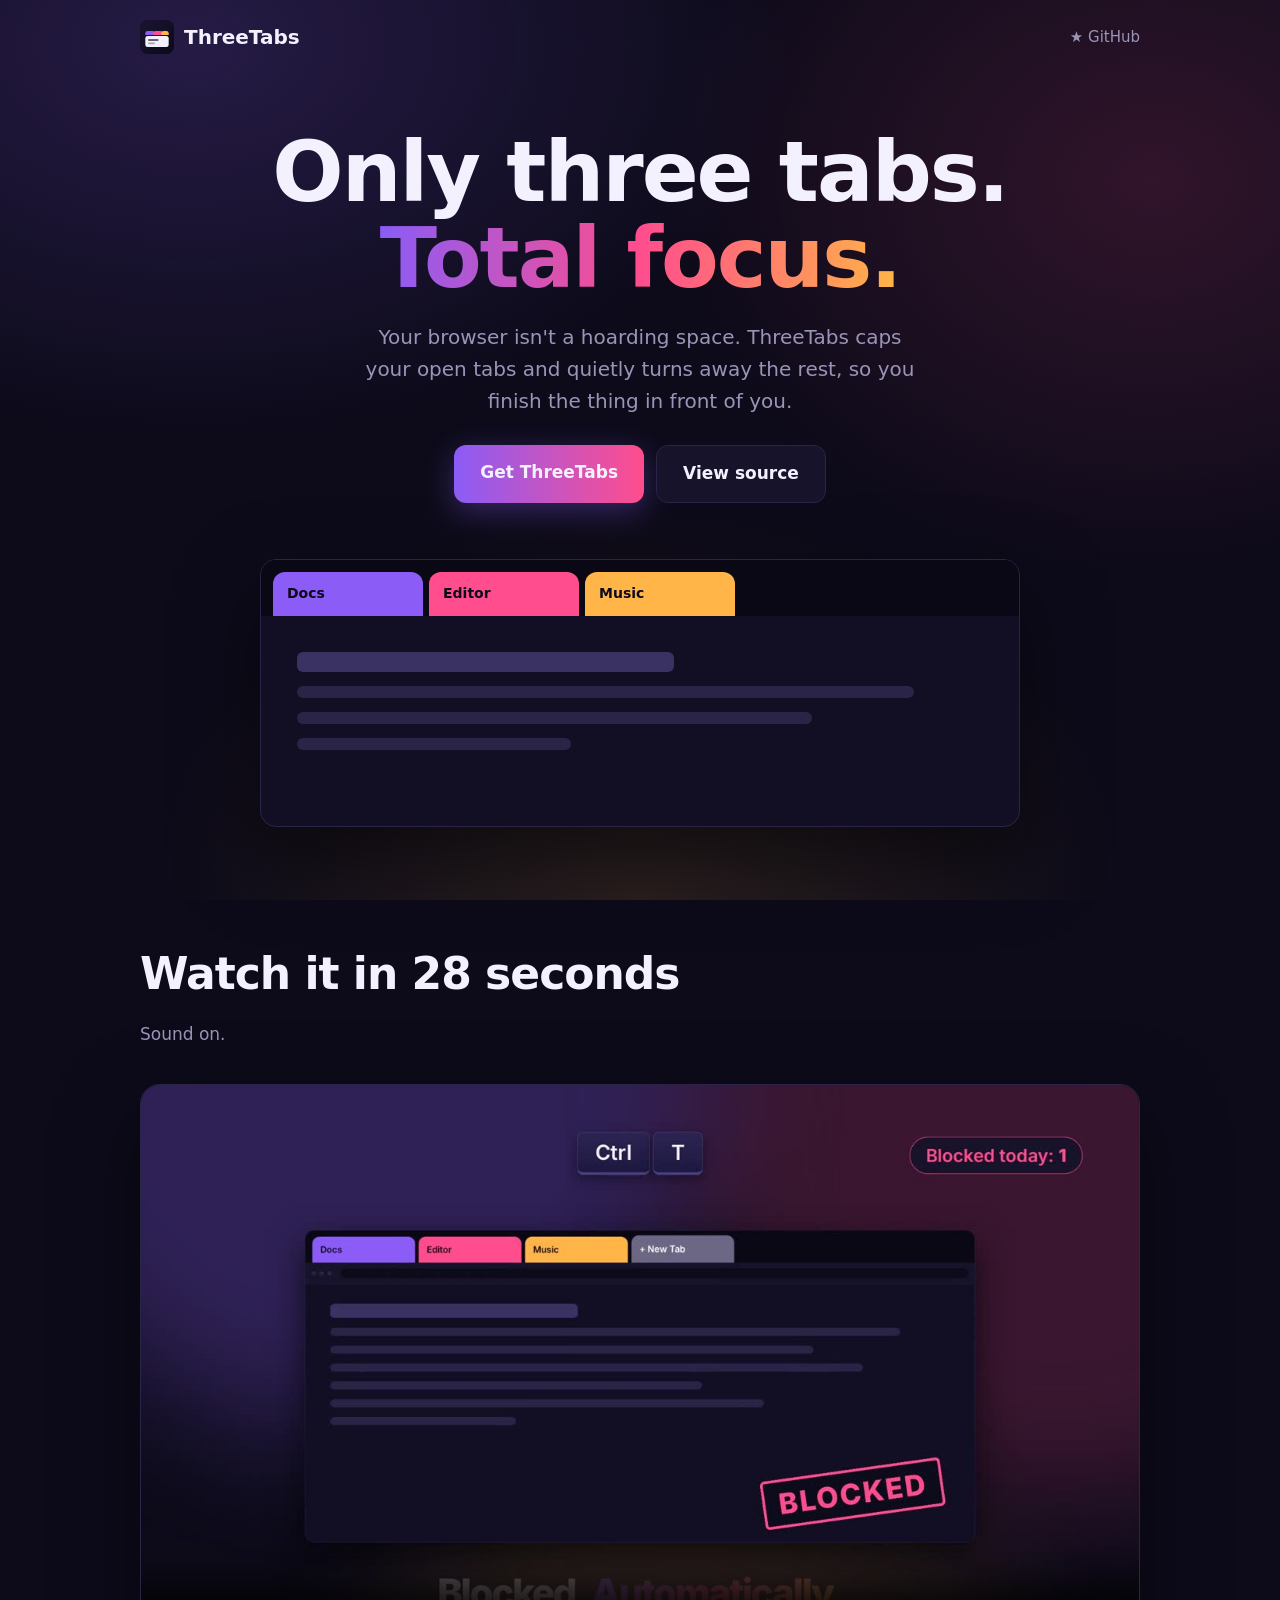
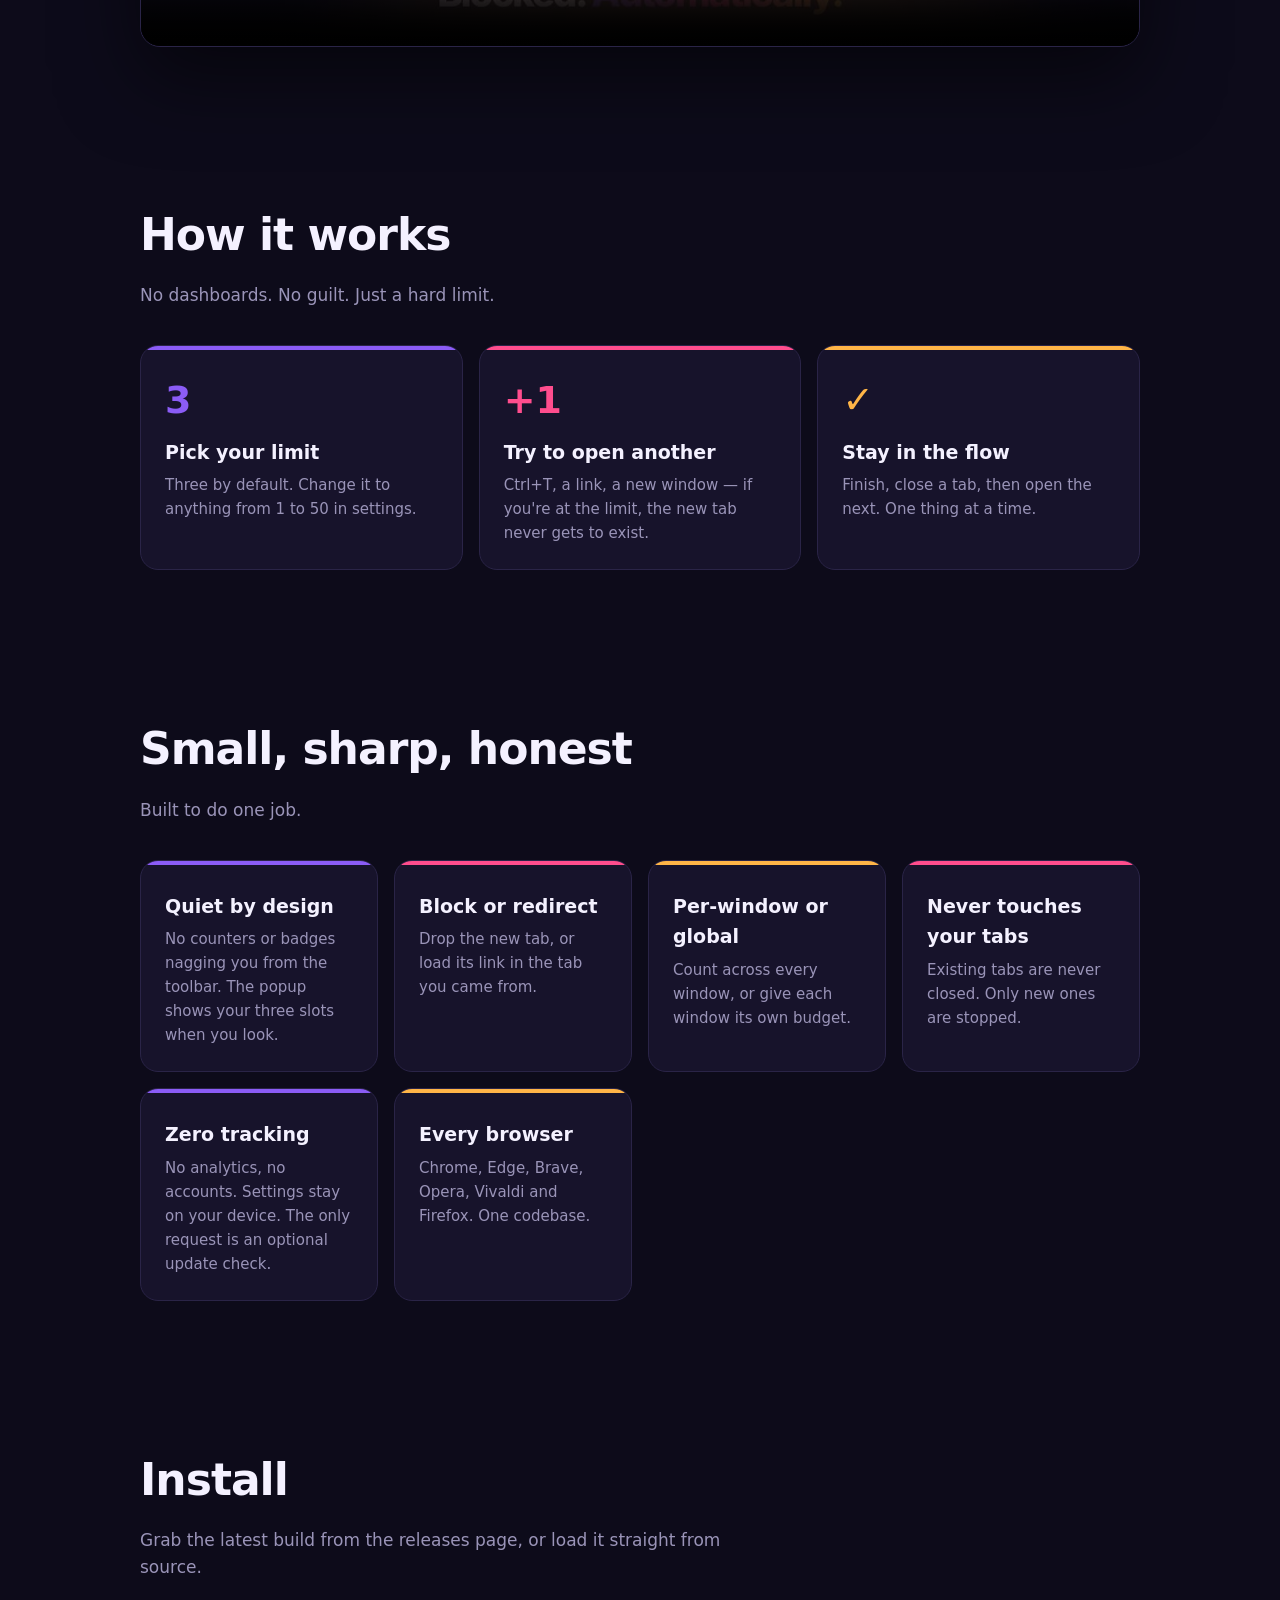
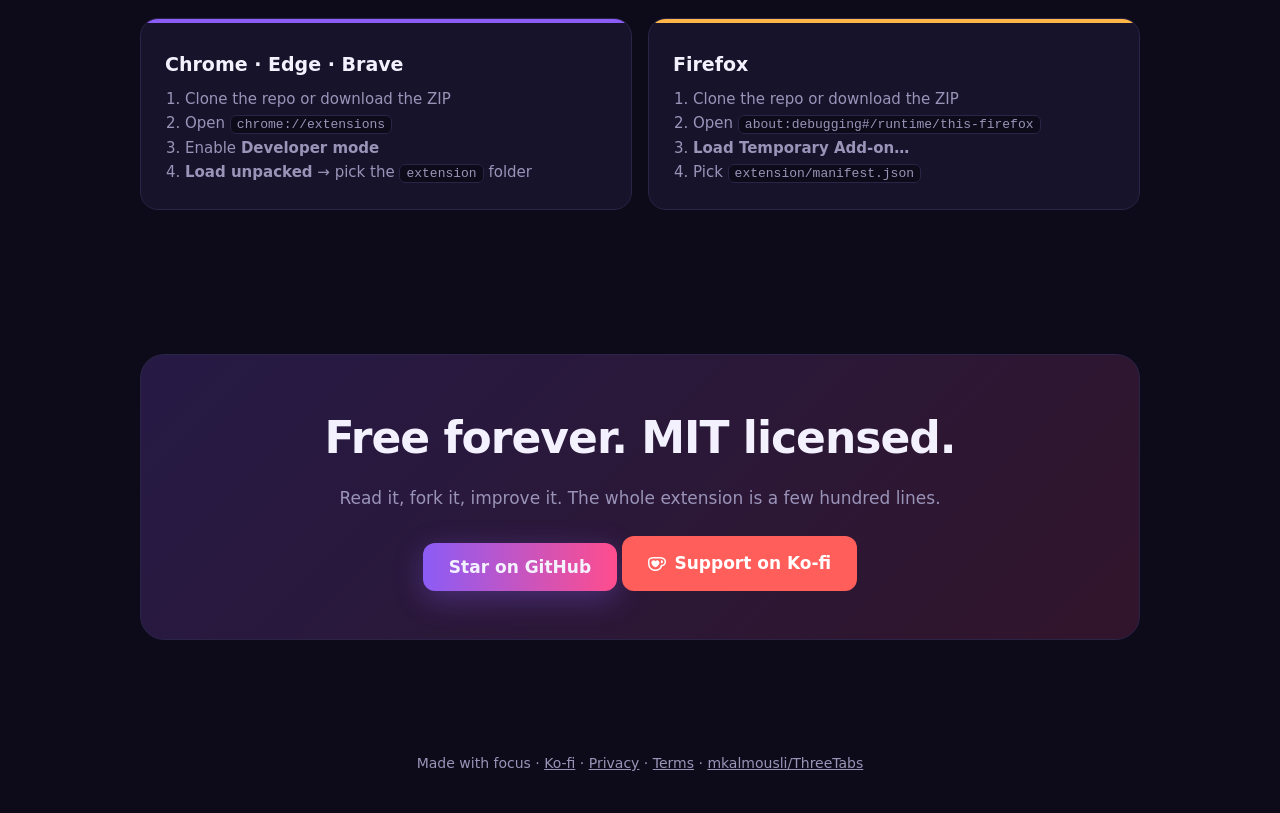
==== docs/index.html @ e819e68c "v1.1.1: store assets, ad video, popup update-bar fix Co-Authored-By: Claude Sonnet 5.5 <noreply@anth" ====
<!doctype html>
<html lang="en"><head>
<meta charset="utf-8"><meta name="viewport" content="width=device-width,initial-scale=1">
<title>ThreeTabs — Only three tabs. Total focus.</title>
<meta name="description" content="A free, open-source browser extension that limits you to 3 tabs (adjustable) and blocks the rest. Works on Chrome, Edge, Brave and Firefox.">
<meta property="og:title" content="ThreeTabs — Only three tabs. Total focus.">
<meta property="og:description" content="Limit your browser to 3 tabs and block new ones. Free & open source.">
<link rel="icon" href="assets/favicon.png">
<style>
:root{--bg:#0D0B1A;--panel:#17132B;--line:#2A2447;--text:#F4F1FF;--muted:#9A94B8;--violet:#8B5CF6;--pink:#FF4D8D;--amber:#FFB547}
*{box-sizing:border-box}html{scroll-behavior:smooth}
body{margin:0;background:var(--bg);color:var(--text);font:17px/1.6 system-ui,-apple-system,"Segoe UI",Roboto,sans-serif;overflow-x:hidden}
body:before{content:"";position:fixed;inset:0;z-index:-1;background:radial-gradient(600px 400px at 15% 5%,#8B5CF633,transparent),radial-gradient(500px 400px at 90% 20%,#FF4D8D26,transparent),radial-gradient(500px 400px at 50% 100%,#FFB54720,transparent)}
a{color:inherit}.wrap{max-width:1040px;margin:0 auto;padding:0 20px}
nav{display:flex;justify-content:space-between;align-items:center;padding:20px 0}
nav .logo{display:flex;gap:10px;align-items:center;font-weight:800;font-size:20px;text-decoration:none}nav img{width:34px;height:34px}
nav a.gh{font-size:15px;color:var(--muted);text-decoration:none}nav a.gh:hover{color:var(--text)}
.hero{text-align:center;padding:56px 0 40px}
h1{font-size:clamp(40px,8vw,84px);line-height:1.02;margin:0 0 20px;letter-spacing:-2px}
h1 em{font-style:normal;background:linear-gradient(90deg,var(--violet),var(--pink),var(--amber));-webkit-background-clip:text;background-clip:text;color:transparent}
.hero p{max-width:560px;margin:0 auto 28px;color:var(--muted);font-size:20px}
.btns{display:flex;gap:12px;justify-content:center;flex-wrap:wrap}
.btn{padding:14px 26px;border-radius:12px;font-weight:700;text-decoration:none;border:1px solid var(--line);background:var(--panel)}
.btn.main{background:linear-gradient(90deg,var(--violet),var(--pink));border:0;box-shadow:0 8px 30px #8B5CF655}
.btn.kofi{background:#FF5E5B;border:0;color:#fff;display:inline-flex;gap:8px;align-items:center}.btn.kofi img{filter:invert(1)}
.btn:hover{transform:translateY(-2px)}
/* browser demo */
.browser{max-width:760px;margin:56px auto 0;background:#120F24;border:1px solid var(--line);border-radius:16px;box-shadow:0 30px 80px #0008;overflow:hidden;text-align:left}
.strip{display:flex;gap:6px;padding:12px 12px 0;background:#0A0815;height:56px;position:relative}
.tab{flex:0 0 150px;height:44px;border-radius:12px 12px 0 0;padding:10px 14px;font-size:14px;font-weight:600;color:#0D0B1A;white-space:nowrap;overflow:hidden;animation:pop .6s both}
.tab:nth-child(1){background:var(--violet);animation-delay:.2s}.tab:nth-child(2){background:var(--pink);animation-delay:.5s}.tab:nth-child(3){background:var(--amber);animation-delay:.8s}
.tab.fourth{background:#6B6785;position:absolute;left:512px;top:12px;opacity:0;animation:intruder 5s 1.6s infinite}
@keyframes pop{from{transform:translateY(40px);opacity:0}}
@keyframes intruder{0%{transform:translateY(40px) scale(.9);opacity:0}12%{transform:none;opacity:1}28%{transform:translateX(-5px)}34%{transform:translateX(5px)}40%{transform:translateX(-3px)}46%{transform:none;opacity:1;filter:none}60%{transform:scale(.4) rotate(8deg);opacity:0;filter:blur(3px)}100%{opacity:0}}
.page{padding:36px;min-height:210px;position:relative}
.page .l{height:12px;border-radius:6px;background:var(--line);margin-bottom:14px}.l:nth-child(1){width:55%;background:#3a3263;height:20px}.l:nth-child(2){width:90%}.l:nth-child(3){width:75%}
.stamp{position:absolute;right:36px;bottom:30px;border:3px solid var(--pink);color:var(--pink);font-weight:900;letter-spacing:3px;padding:6px 14px;border-radius:8px;transform:rotate(-8deg);opacity:0;animation:stamp 5s 1.6s infinite}
@keyframes stamp{0%,44%{opacity:0;transform:rotate(-8deg) scale(2)}50%{opacity:1;transform:rotate(-8deg) scale(1)}85%{opacity:1}100%{opacity:0}}
section{padding:72px 0}h2{font-size:clamp(28px,5vw,44px);letter-spacing:-1px;margin:0 0 12px}
.sub{color:var(--muted);max-width:620px;margin:0 0 36px}
.grid{display:grid;grid-template-columns:repeat(auto-fit,minmax(230px,1fr));gap:16px}
.card{background:var(--panel);border:1px solid var(--line);border-radius:18px;padding:24px;position:relative;overflow:hidden}
.card:before{content:"";position:absolute;left:0;top:0;right:0;height:4px;background:var(--c)}
.card h3{margin:6px 0 6px;font-size:19px}.card p{margin:0;color:var(--muted);font-size:15px}.card .n{font-size:38px;font-weight:900;color:var(--c)}
.steps .card:nth-child(1){--c:var(--violet)}.steps .card:nth-child(2){--c:var(--pink)}.steps .card:nth-child(3){--c:var(--amber)}
.feat .card{--c:var(--violet)}.feat .card:nth-child(2n){--c:var(--pink)}.feat .card:nth-child(3n){--c:var(--amber)}
.install{display:grid;grid-template-columns:repeat(auto-fit,minmax(280px,1fr));gap:16px}
.install ol{margin:8px 0 0;padding-left:20px;color:var(--muted);font-size:15px}code{background:#0D0B1A;border:1px solid var(--line);padding:1px 6px;border-radius:6px;font-size:13px}
.cta{text-align:center;background:linear-gradient(135deg,#8B5CF633,#FF4D8D26);border:1px solid var(--line);border-radius:24px;padding:48px 20px}
footer{padding:40px 0;text-align:center;color:var(--muted);font-size:14px}
@media(max-width:640px){.tab{flex-basis:30%}.tab.fourth{left:calc(90% + 12px)}.page{padding:20px}}
@media(prefers-reduced-motion:reduce){*{animation:none!important}.stamp{opacity:1}}
</style></head><body>
<div class="wrap">
<nav><a class="logo" href="#"><img src="assets/logo.svg" alt="">ThreeTabs</a><a class="gh" href="https://github.com/mkalmousli/ThreeTabs">★ GitHub</a></nav>
<header class="hero">
  <h1>Only three tabs.<br><em>Total focus.</em></h1>
  <p>Your browser isn't a hoarding space. ThreeTabs caps your open tabs and quietly turns away the rest, so you finish the thing in front of you.</p>
  <div class="btns"><a class="btn main" href="#install">Get ThreeTabs</a><a class="btn" href="https://github.com/mkalmousli/ThreeTabs">View source</a></div>
  <div class="browser" aria-hidden="true">
    <div class="strip"><div class="tab">Docs</div><div class="tab">Editor</div><div class="tab">Music</div><div class="tab fourth">+ Another tab…</div></div>
    <div class="page"><div class="l"></div><div class="l"></div><div class="l"></div><div class="l" style="width:40%"></div><div class="stamp">BLOCKED</div></div>
  </div>
</header>

<section><h2>Watch it in 28 seconds</h2><p class="sub">Sound on.</p><video controls preload="none" poster="assets/ad-poster.jpg" src="assets/threetabs-ad.mp4" style="width:100%;border-radius:20px;border:1px solid var(--line);box-shadow:0 30px 80px #0008"></video></section>

<section><h2>How it works</h2><p class="sub">No dashboards. No guilt. Just a hard limit.</p>
<div class="grid steps">
<div class="card"><div class="n">3</div><h3>Pick your limit</h3><p>Three by default. Change it to anything from 1 to 50 in settings.</p></div>
<div class="card"><div class="n">+1</div><h3>Try to open another</h3><p>Ctrl+T, a link, a new window — if you're at the limit, the new tab never gets to exist.</p></div>
<div class="card"><div class="n">✓</div><h3>Stay in the flow</h3><p>Finish, close a tab, then open the next. One thing at a time.</p></div>
</div></section>

<section><h2>Small, sharp, honest</h2><p class="sub">Built to do one job.</p>
<div class="grid feat">
<div class="card"><h3>Quiet by design</h3><p>No counters or badges nagging you from the toolbar. The popup shows your three slots when you look.</p></div>
<div class="card"><h3>Block or redirect</h3><p>Drop the new tab, or load its link in the tab you came from.</p></div>
<div class="card"><h3>Per-window or global</h3><p>Count across every window, or give each window its own budget.</p></div>
<div class="card"><h3>Never touches your tabs</h3><p>Existing tabs are never closed. Only new ones are stopped.</p></div>
<div class="card"><h3>Zero tracking</h3><p>No analytics, no accounts. Settings stay on your device. The only request is an optional update check.</p></div>
<div class="card"><h3>Every browser</h3><p>Chrome, Edge, Brave, Opera, Vivaldi and Firefox. One codebase.</p></div>
</div></section>

<section id="install"><h2>Install</h2><p class="sub">Grab the latest build from the releases page, or load it straight from source.</p>
<div class="install">
<div class="card" style="--c:var(--violet)"><h3>Chrome · Edge · Brave</h3><ol><li>Clone the repo or download the ZIP</li><li>Open <code>chrome://extensions</code></li><li>Enable <b>Developer mode</b></li><li><b>Load unpacked</b> → pick the <code>extension</code> folder</li></ol></div>
<div class="card" style="--c:var(--amber)"><h3>Firefox</h3><ol><li>Clone the repo or download the ZIP</li><li>Open <code>about:debugging#/runtime/this-firefox</code></li><li><b>Load Temporary Add-on…</b></li><li>Pick <code>extension/manifest.json</code></li></ol></div>
</div></section>

<section><div class="cta"><h2>Free forever. MIT licensed.</h2><p class="sub" style="margin:0 auto 24px">Read it, fork it, improve it. The whole extension is a few hundred lines.</p><a class="btn main" href="https://github.com/mkalmousli/ThreeTabs">Star on GitHub</a> <a class="btn kofi" href="https://ko-fi.com/mkalmousli"><img src="assets/kofi.svg" alt="" width="18" height="18"> Support on Ko-fi</a></div></section>
<footer>Made with focus · <a href="https://ko-fi.com/mkalmousli">Ko-fi</a> · <a href="privacy.html">Privacy</a> · <a href="terms.html">Terms</a> · <a href="https://github.com/mkalmousli/ThreeTabs">mkalmousli/ThreeTabs</a></footer>
</div></body></html>
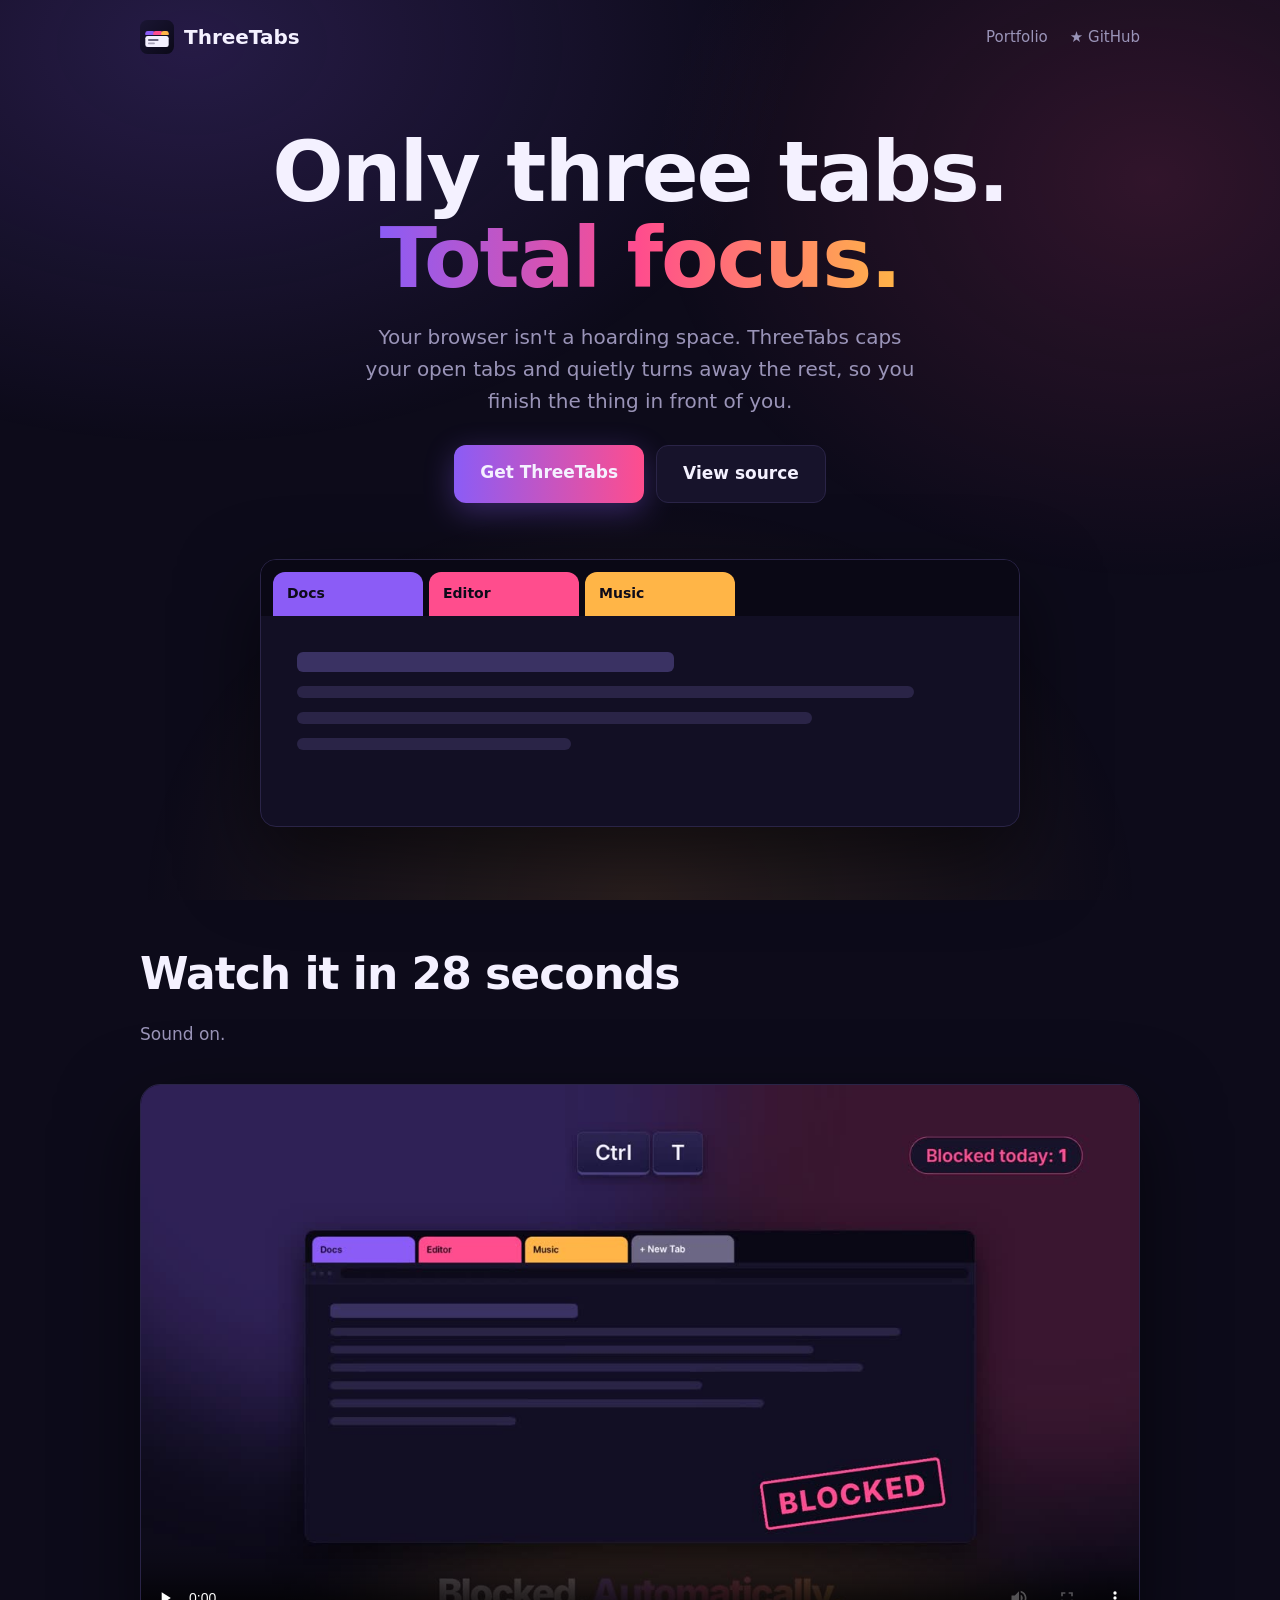
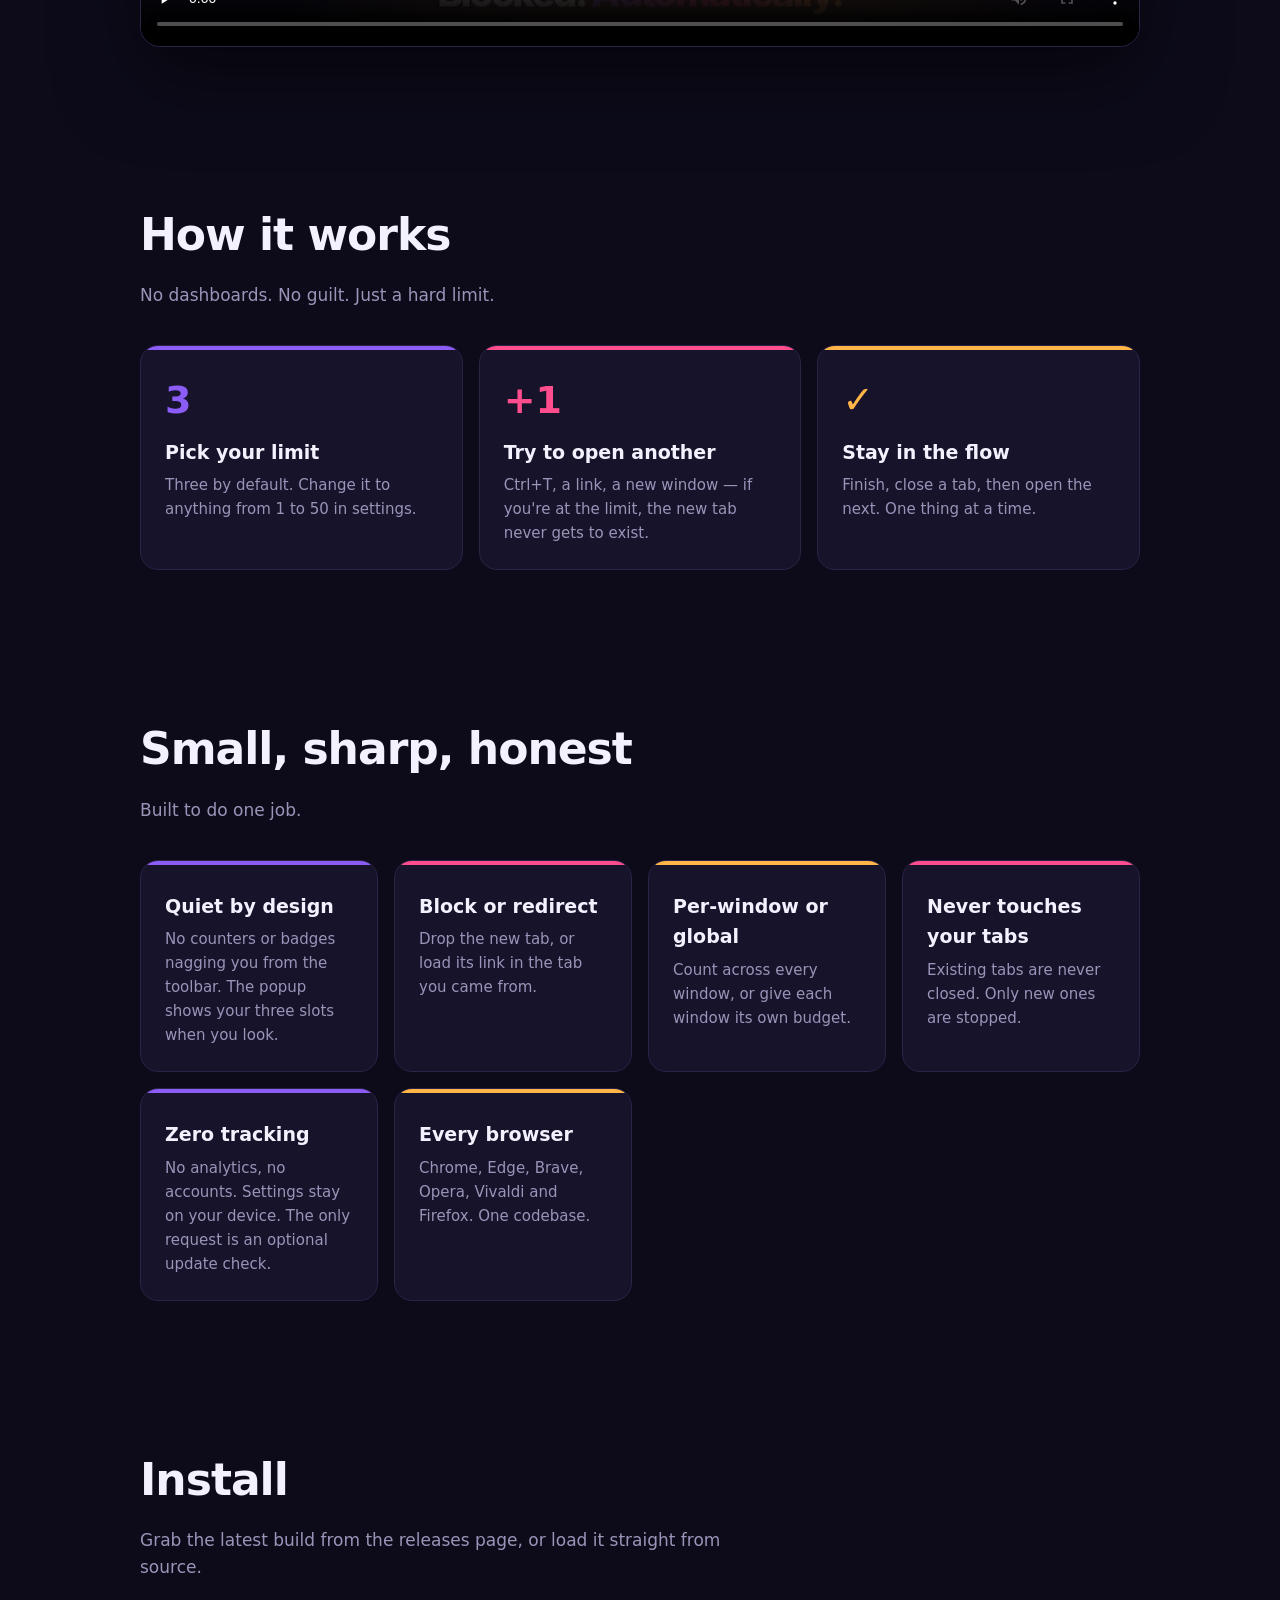
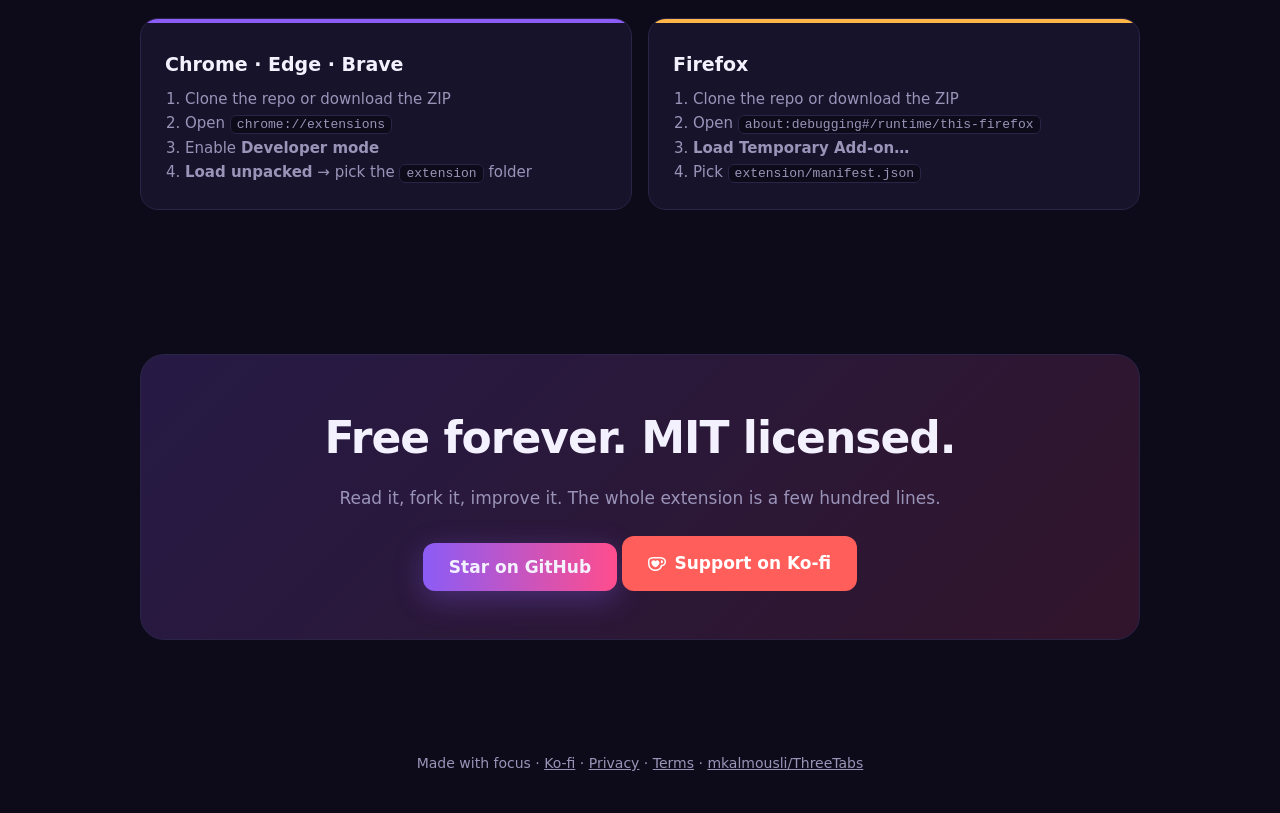
==== commit c9b87753: "Add store listing copy, GitHub social preview, portfolio link Co-Authored-By: Claude Sonnet 5.5 <nor" ====
--- a/docs/index.html
+++ b/docs/index.html
@@ -14,7 +14,7 @@
 a{color:inherit}.wrap{max-width:1040px;margin:0 auto;padding:0 20px}
 nav{display:flex;justify-content:space-between;align-items:center;padding:20px 0}
 nav .logo{display:flex;gap:10px;align-items:center;font-weight:800;font-size:20px;text-decoration:none}nav img{width:34px;height:34px}
-nav a.gh{font-size:15px;color:var(--muted);text-decoration:none}nav a.gh:hover{color:var(--text)}
+nav .links{display:flex;gap:22px}nav a.gh{font-size:15px;color:var(--muted);text-decoration:none}nav a.gh:hover{color:var(--text)}
 .hero{text-align:center;padding:56px 0 40px}
 h1{font-size:clamp(40px,8vw,84px);line-height:1.02;margin:0 0 20px;letter-spacing:-2px}
 h1 em{font-style:normal;background:linear-gradient(90deg,var(--violet),var(--pink),var(--amber));-webkit-background-clip:text;background-clip:text;color:transparent}
@@ -52,7 +52,7 @@
 @media(prefers-reduced-motion:reduce){*{animation:none!important}.stamp{opacity:1}}
 </style></head><body>
 <div class="wrap">
-<nav><a class="logo" href="#"><img src="assets/logo.svg" alt="">ThreeTabs</a><a class="gh" href="https://github.com/mkalmousli/ThreeTabs">★ GitHub</a></nav>
+<nav><a class="logo" href="#"><img src="assets/logo.svg" alt="">ThreeTabs</a><span class="links"><a class="gh" href="https://al-mo.de">Portfolio</a><a class="gh" href="https://github.com/mkalmousli/ThreeTabs">★ GitHub</a></span></nav>
 <header class="hero">
   <h1>Only three tabs.<br><em>Total focus.</em></h1>
   <p>Your browser isn't a hoarding space. ThreeTabs caps your open tabs and quietly turns away the rest, so you finish the thing in front of you.</p>
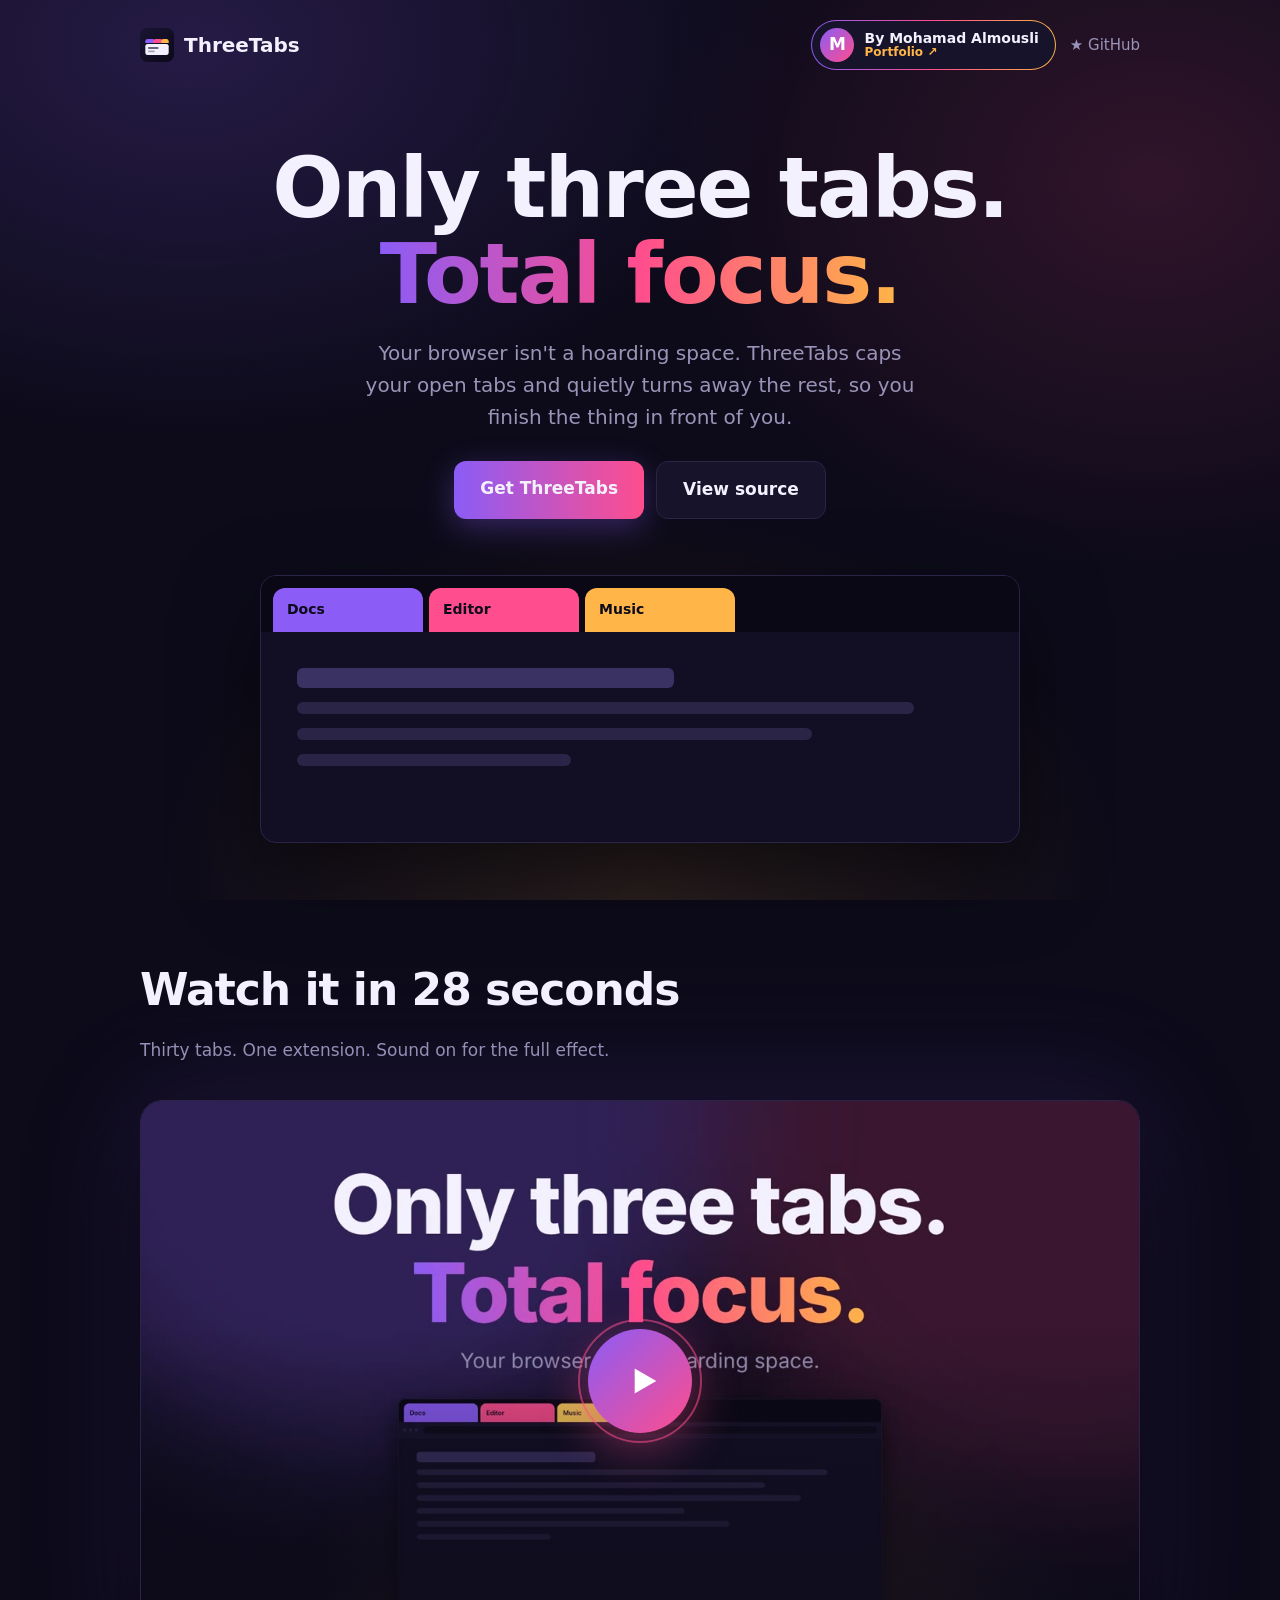
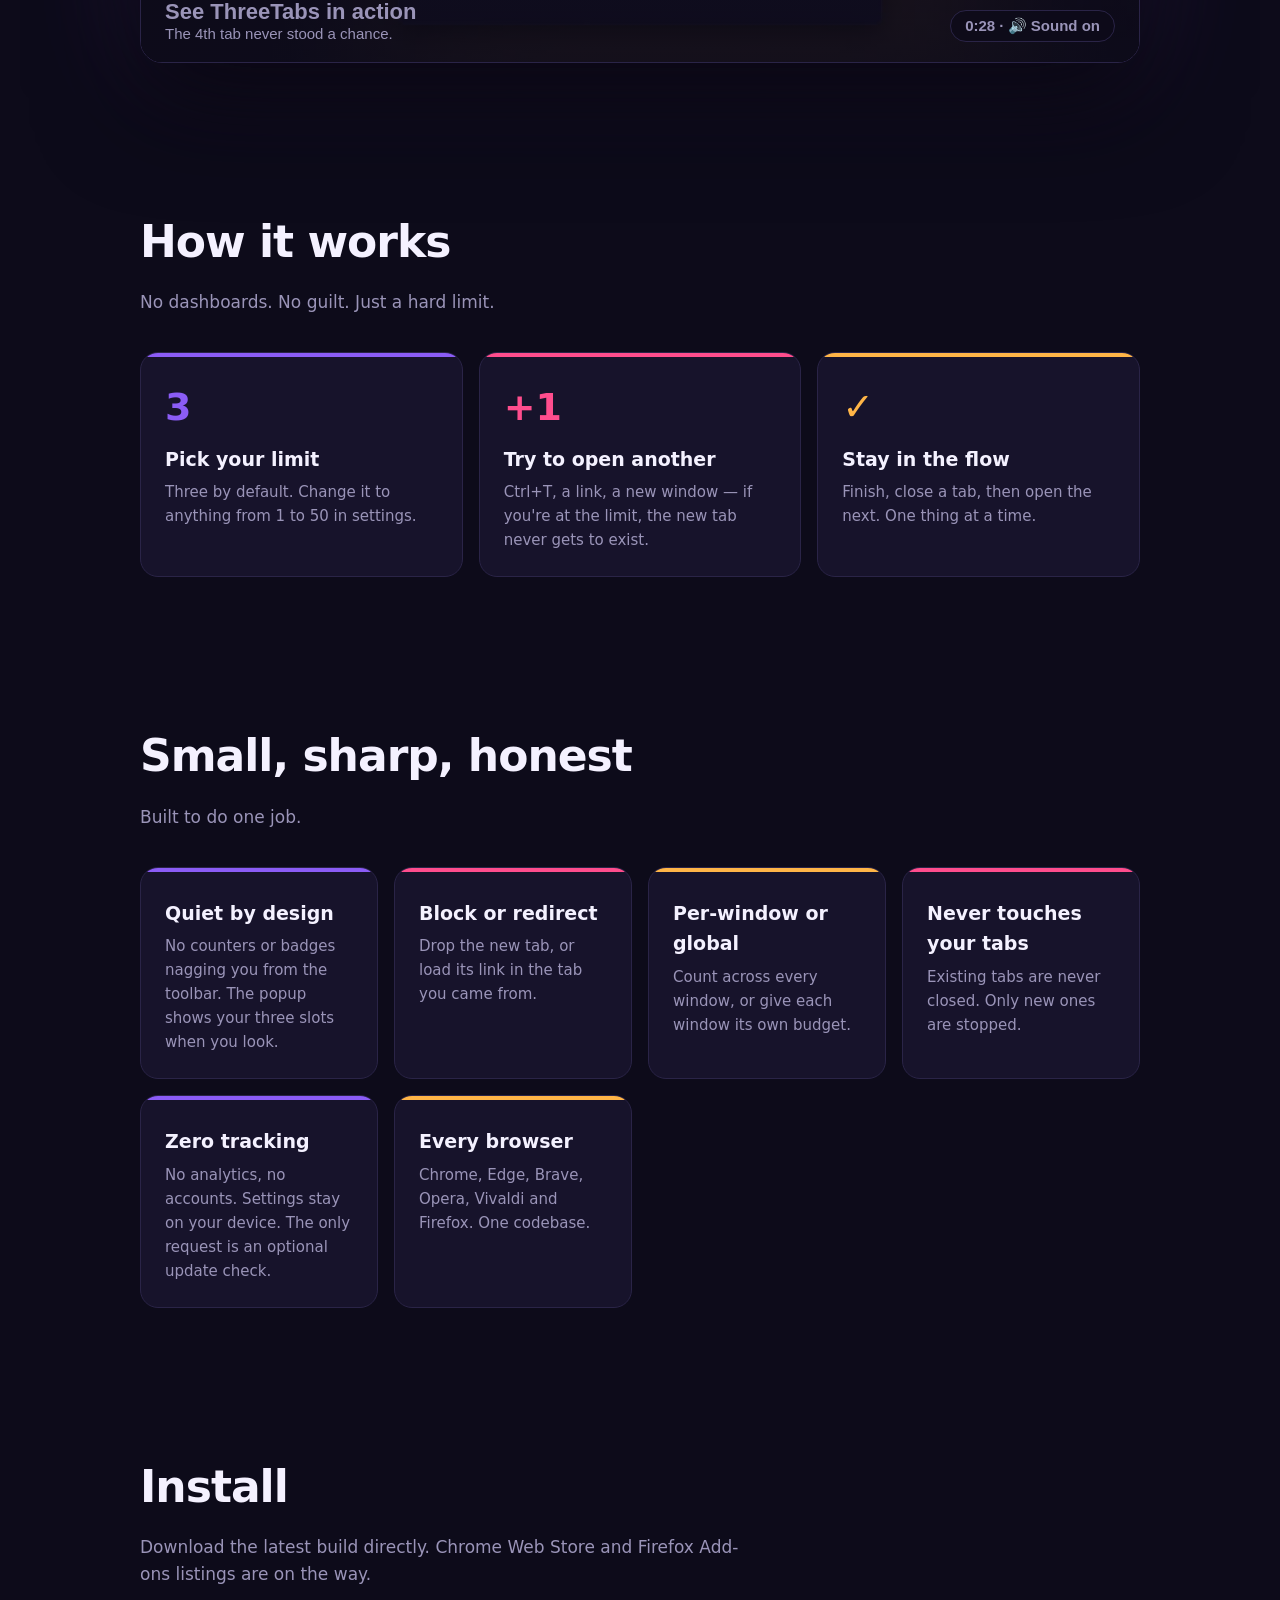
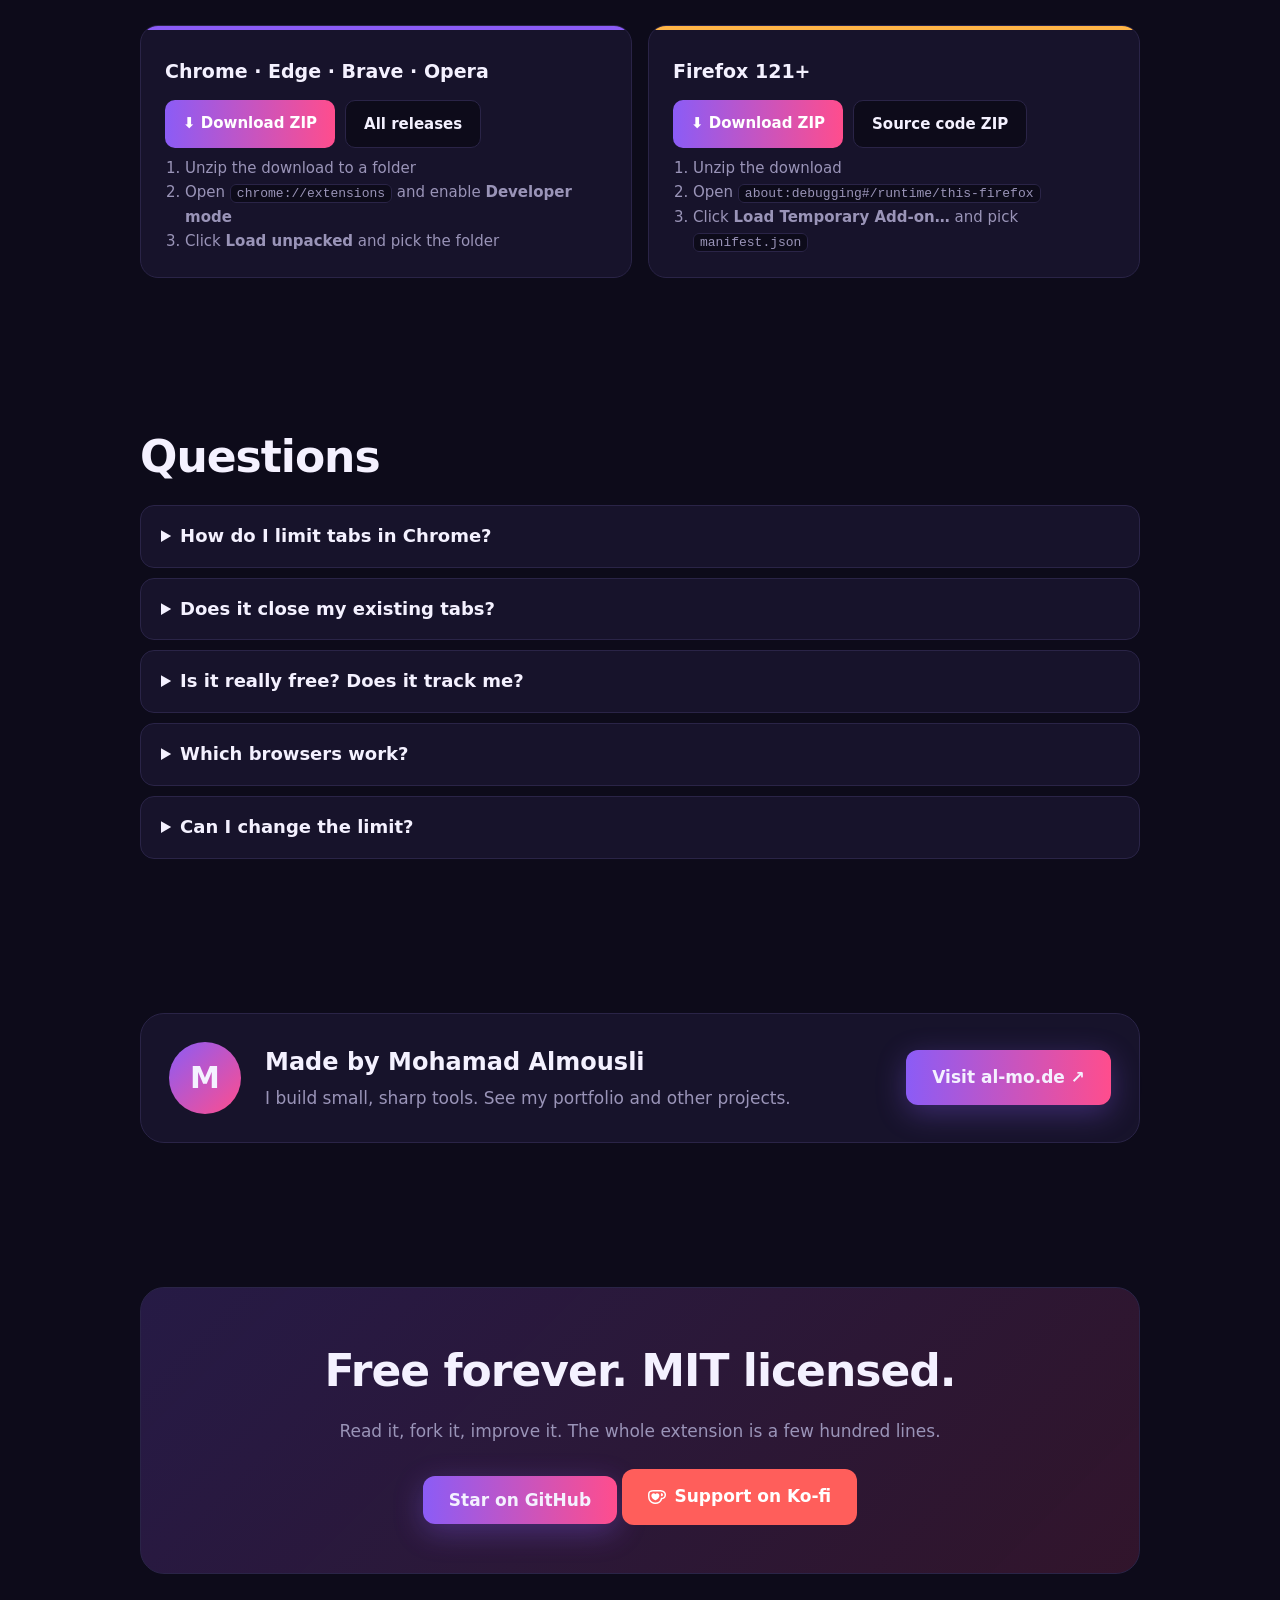
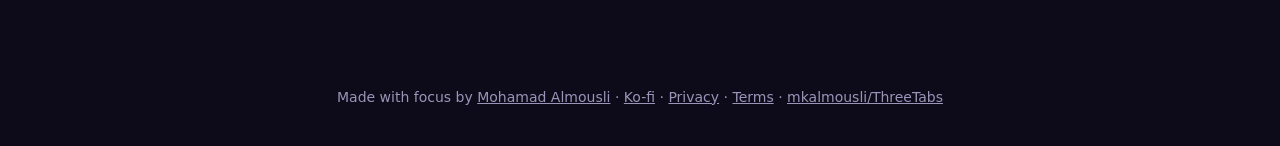
==== commit 4e216284: "Site: clearer portfolio link, custom video player, SEO, direct downloads, FAQ Co-Authored-By: Claude" ====
--- a/docs/index.html
+++ b/docs/index.html
@@ -1,10 +1,19 @@
 <!doctype html>
 <html lang="en"><head>
 <meta charset="utf-8"><meta name="viewport" content="width=device-width,initial-scale=1">
-<title>ThreeTabs — Only three tabs. Total focus.</title>
-<meta name="description" content="A free, open-source browser extension that limits you to 3 tabs (adjustable) and blocks the rest. Works on Chrome, Edge, Brave and Firefox.">
-<meta property="og:title" content="ThreeTabs — Only three tabs. Total focus.">
-<meta property="og:description" content="Limit your browser to 3 tabs and block new ones. Free & open source.">
+<title>ThreeTabs: Tab Limiter Extension for Chrome, Edge &amp; Firefox | Focus with 3 Tabs</title>
+<meta name="description" content="ThreeTabs is a free, open-source tab limiter. Limit your browser to 3 tabs (adjustable 1-50) and block new tabs so you stay focused. No tracking. Chrome, Edge, Brave and Firefox.">
+<meta name="keywords" content="tab limiter, limit tabs, tab limit extension, chrome extension, firefox add-on, focus, productivity, block new tabs, too many tabs, open source">
+<meta name="author" content="Mohamad Almousli">
+<meta name="robots" content="index,follow,max-image-preview:large">
+<meta name="theme-color" content="#0D0B1A">
+<link rel="canonical" href="https://mkalmousli.github.io/ThreeTabs/">
+<meta property="og:type" content="website"><meta property="og:site_name" content="ThreeTabs"><meta property="og:url" content="https://mkalmousli.github.io/ThreeTabs/">
+<meta property="og:title" content="ThreeTabs: Only three tabs. Total focus.">
+<meta property="og:description" content="A free, open-source extension that limits your browser to 3 tabs and blocks the rest. No tracking.">
+<meta property="og:image" content="https://mkalmousli.github.io/ThreeTabs/assets/og.png"><meta property="og:image:width" content="1280"><meta property="og:image:height" content="640"><meta property="og:image:alt" content="ThreeTabs: Only three tabs. Total focus.">
+<meta name="twitter:card" content="summary_large_image"><meta name="twitter:title" content="ThreeTabs: Only three tabs. Total focus."><meta name="twitter:description" content="Limit your browser to 3 tabs and block the rest. Free and open source."><meta name="twitter:image" content="https://mkalmousli.github.io/ThreeTabs/assets/og.png">
+<script type="application/ld+json">[{"@context":"https://schema.org","@type":"SoftwareApplication","name":"ThreeTabs","alternateName":"Three Tabs tab limiter","applicationCategory":"BrowserApplication","operatingSystem":"Chrome, Microsoft Edge, Brave, Opera, Vivaldi, Firefox","description":"A free, open-source browser extension that limits you to 3 tabs (adjustable from 1 to 50) and blocks new tabs to help you focus.","softwareVersion":"1.1.1","url":"https://mkalmousli.github.io/ThreeTabs/","image":"https://mkalmousli.github.io/ThreeTabs/assets/og.png","downloadUrl":"https://github.com/mkalmousli/ThreeTabs/releases/latest/download/threetabs.zip","license":"https://opensource.org/licenses/MIT","isAccessibleForFree":true,"offers":{"@type":"Offer","price":"0","priceCurrency":"USD"},"author":{"@type":"Person","name":"Mohamad Almousli","url":"https://al-mo.de","sameAs":["https://github.com/mkalmousli","https://ko-fi.com/mkalmousli"]}},{"@context":"https://schema.org","@type":"FAQPage","mainEntity":[{"@type":"Question","name":"How do I limit the number of tabs in Chrome?","acceptedAnswer":{"@type":"Answer","text":"Install ThreeTabs. It limits your browser to 3 open tabs by default and closes any new tab you open beyond the limit. You can change the limit from 1 to 50 in the settings."}},{"@type":"Question","name":"Does ThreeTabs close my existing tabs?","acceptedAnswer":{"@type":"Answer","text":"No. Tabs that are already open are never closed. Only new tabs and windows beyond your limit are blocked."}},{"@type":"Question","name":"Is ThreeTabs free and does it track me?","acceptedAnswer":{"@type":"Answer","text":"ThreeTabs is free and open source under the MIT license. It has no analytics, no ads and no accounts. The only network request is an optional daily check for a new version on GitHub, which can be turned off."}},{"@type":"Question","name":"Which browsers does ThreeTabs support?","acceptedAnswer":{"@type":"Answer","text":"Chrome, Microsoft Edge, Brave, Opera, Vivaldi and Firefox 121 or newer."}},{"@type":"Question","name":"Can I change the tab limit?","acceptedAnswer":{"@type":"Answer","text":"Yes. Choose any limit from 1 to 50, count tabs across all windows or per window, and choose whether blocked links are dropped or opened in your current tab."}}]}]</script>
 <link rel="icon" href="assets/favicon.png">
 <style>
 :root{--bg:#0D0B1A;--panel:#17132B;--line:#2A2447;--text:#F4F1FF;--muted:#9A94B8;--violet:#8B5CF6;--pink:#FF4D8D;--amber:#FFB547}
@@ -50,9 +59,43 @@
 footer{padding:40px 0;text-align:center;color:var(--muted);font-size:14px}
 @media(max-width:640px){.tab{flex-basis:30%}.tab.fourth{left:calc(90% + 12px)}.page{padding:20px}}
 @media(prefers-reduced-motion:reduce){*{animation:none!important}.stamp{opacity:1}}
+
+nav .links{display:flex;gap:14px;align-items:center}
+.who{display:flex;align-items:center;gap:10px;padding:7px 16px 7px 8px;border-radius:999px;text-decoration:none;color:var(--text);background:linear-gradient(var(--panel),var(--panel)) padding-box,linear-gradient(90deg,var(--violet),var(--pink),var(--amber)) border-box;border:1.5px solid transparent;transition:transform .2s,box-shadow .2s}
+.who:hover{transform:translateY(-2px);box-shadow:0 8px 28px #8B5CF655}
+.who .av{width:34px;height:34px;border-radius:50%;display:grid;place-items:center;font-weight:800;background:linear-gradient(135deg,var(--violet),var(--pink));color:#fff}
+.who span+span{display:flex;flex-direction:column;line-height:1.15;text-align:left}.who b{font-size:14px}.who small{font-size:12px;color:var(--amber);font-weight:700}
+@media(max-width:640px){.who b{display:none}.who{padding:6px 14px 6px 6px}.who small{font-size:14px}nav a.gh{display:none}}
+/* video */
+.player{position:relative;border-radius:22px;overflow:hidden;background:#000;border:1px solid var(--line);box-shadow:0 40px 100px #000a,0 0 120px #8B5CF633;aspect-ratio:16/9}
+.player video{width:100%;height:100%;display:block;object-fit:cover}
+.player .cover{position:absolute;inset:0;border:0;padding:0;cursor:pointer;background:var(--poster) center/cover;display:grid;place-items:center;transition:opacity .35s}
+.player .cover:before{content:"";position:absolute;inset:0;background:linear-gradient(#0D0B1A00 40%,#0D0B1Acc)}
+.player.playing .cover{opacity:0;pointer-events:none}
+.play{position:relative;width:104px;height:104px;border-radius:50%;background:linear-gradient(135deg,var(--violet),var(--pink));display:grid;place-items:center;box-shadow:0 12px 50px #FF4D8D77;transition:transform .2s}
+.play:before{content:"";position:absolute;inset:-10px;border-radius:50%;border:2px solid #FF4D8D88;animation:ping 2s infinite}
+.play svg{width:40px;height:40px;margin-left:6px;fill:#fff}
+.cover:hover .play,.cover:focus-visible .play{transform:scale(1.1)}
+.cover:focus-visible{outline:3px solid var(--amber);outline-offset:-6px}
+@keyframes ping{0%{transform:scale(.9);opacity:1}100%{transform:scale(1.5);opacity:0}}
+.cover .meta{position:absolute;left:24px;bottom:20px;right:24px;display:flex;justify-content:space-between;align-items:flex-end;gap:12px;text-align:left}
+.cover .meta strong{font-size:22px;display:block}.cover .meta span{color:var(--muted);font-size:15px}
+.chip{background:#0D0B1Acc;border:1px solid var(--line);border-radius:999px;padding:6px 14px;font-size:14px;font-weight:700;color:var(--text);white-space:nowrap}
+@media(prefers-reduced-motion:reduce){.play:before{animation:none}}
+/* install */
+.dl{display:flex;flex-wrap:wrap;gap:10px;margin:14px 0 4px}
+.dl a{padding:11px 18px;border-radius:10px;font-weight:700;font-size:15px;text-decoration:none;background:linear-gradient(90deg,var(--violet),var(--pink));color:#fff}
+.dl a.alt{background:var(--bg);border:1px solid var(--line);color:var(--text)}
+.dl a:hover{filter:brightness(1.1)}
+/* maker + faq */
+.maker{display:flex;gap:24px;align-items:center;flex-wrap:wrap;background:var(--panel);border:1px solid var(--line);border-radius:24px;padding:28px}
+.maker .av{width:72px;height:72px;border-radius:50%;display:grid;place-items:center;font-size:30px;font-weight:800;background:linear-gradient(135deg,var(--violet),var(--pink))}
+.maker div.t{flex:1;min-width:240px}.maker h3{margin:0 0 4px;font-size:24px}.maker p{margin:0;color:var(--muted)}
+details{background:var(--panel);border:1px solid var(--line);border-radius:14px;padding:16px 20px;margin-bottom:10px}
+summary{cursor:pointer;font-weight:700;font-size:18px}details p{color:var(--muted);margin:10px 0 0}
 </style></head><body>
 <div class="wrap">
-<nav><a class="logo" href="#"><img src="assets/logo.svg" alt="">ThreeTabs</a><span class="links"><a class="gh" href="https://al-mo.de">Portfolio</a><a class="gh" href="https://github.com/mkalmousli/ThreeTabs">★ GitHub</a></span></nav>
+<nav><a class="logo" href="#"><img src="assets/logo.svg" alt="">ThreeTabs</a><span class="links"><a class="who" href="https://al-mo.de" rel="author" title="Visit Mohamad Almousli's portfolio"><span class="av">M</span><span><b>By Mohamad Almousli</b><small>Portfolio ↗</small></span></a><a class="gh" href="https://github.com/mkalmousli/ThreeTabs">★ GitHub</a></span></nav>
 <header class="hero">
   <h1>Only three tabs.<br><em>Total focus.</em></h1>
   <p>Your browser isn't a hoarding space. ThreeTabs caps your open tabs and quietly turns away the rest, so you finish the thing in front of you.</p>
@@ -63,7 +106,12 @@
   </div>
 </header>
 
-<section><h2>Watch it in 28 seconds</h2><p class="sub">Sound on.</p><video controls preload="none" poster="assets/ad-poster.jpg" src="assets/threetabs-ad.mp4" style="width:100%;border-radius:20px;border:1px solid var(--line);box-shadow:0 30px 80px #0008"></video></section>
+<section><h2>Watch it in 28 seconds</h2><p class="sub">Thirty tabs. One extension. Sound on for the full effect.</p>
+<div class="player" id="player" style="--poster:url(assets/ad-poster.jpg)">
+  <video id="ad" preload="metadata" playsinline controls controlslist="nodownload" poster="assets/ad-poster.jpg" aria-label="ThreeTabs promo video" src="assets/threetabs-ad.mp4"></video>
+  <button class="cover" id="cover" aria-label="Play the ThreeTabs video"><span class="play"><svg viewBox="0 0 24 24" aria-hidden="true"><path d="M7 4.5v15l13-7.5z"/></svg></span>
+   <span class="meta"><span><strong>See ThreeTabs in action</strong><span>The 4th tab never stood a chance.</span></span><span class="chip">0:28 · 🔊 Sound on</span></span></button>
+</div></section>
 
 <section><h2>How it works</h2><p class="sub">No dashboards. No guilt. Just a hard limit.</p>
 <div class="grid steps">
@@ -82,12 +130,32 @@
 <div class="card"><h3>Every browser</h3><p>Chrome, Edge, Brave, Opera, Vivaldi and Firefox. One codebase.</p></div>
 </div></section>
 
-<section id="install"><h2>Install</h2><p class="sub">Grab the latest build from the releases page, or load it straight from source.</p>
+<section id="install"><h2>Install</h2><p class="sub">Download the latest build directly. Chrome Web Store and Firefox Add-ons listings are on the way.</p>
 <div class="install">
-<div class="card" style="--c:var(--violet)"><h3>Chrome · Edge · Brave</h3><ol><li>Clone the repo or download the ZIP</li><li>Open <code>chrome://extensions</code></li><li>Enable <b>Developer mode</b></li><li><b>Load unpacked</b> → pick the <code>extension</code> folder</li></ol></div>
-<div class="card" style="--c:var(--amber)"><h3>Firefox</h3><ol><li>Clone the repo or download the ZIP</li><li>Open <code>about:debugging#/runtime/this-firefox</code></li><li><b>Load Temporary Add-on…</b></li><li>Pick <code>extension/manifest.json</code></li></ol></div>
+<div class="card" style="--c:var(--violet)"><h3>Chrome · Edge · Brave · Opera</h3>
+<div class="dl"><a href="https://github.com/mkalmousli/ThreeTabs/releases/latest/download/threetabs.zip">⬇ Download ZIP</a><a class="alt" href="https://github.com/mkalmousli/ThreeTabs/releases/latest">All releases</a></div>
+<ol><li>Unzip the download to a folder</li><li>Open <code>chrome://extensions</code> and enable <b>Developer mode</b></li><li>Click <b>Load unpacked</b> and pick the folder</li></ol></div>
+<div class="card" style="--c:var(--amber)"><h3>Firefox 121+</h3>
+<div class="dl"><a href="https://github.com/mkalmousli/ThreeTabs/releases/latest/download/threetabs.zip">⬇ Download ZIP</a><a class="alt" href="https://github.com/mkalmousli/ThreeTabs/archive/refs/heads/main.zip">Source code ZIP</a></div>
+<ol><li>Unzip the download</li><li>Open <code>about:debugging#/runtime/this-firefox</code></li><li>Click <b>Load Temporary Add-on…</b> and pick <code>manifest.json</code></li></ol></div>
 </div></section>
 
+<section><h2>Questions</h2>
+<details><summary>How do I limit tabs in Chrome?</summary><p>Install ThreeTabs. It allows 3 open tabs by default and closes any new tab beyond that. Change the limit from 1 to 50 in the settings.</p></details>
+<details><summary>Does it close my existing tabs?</summary><p>No. Tabs that are already open are never touched. Only new tabs and windows beyond your limit are blocked.</p></details>
+<details><summary>Is it really free? Does it track me?</summary><p>Free and open source (MIT). No analytics, no ads, no accounts. The only network request is an optional daily version check on GitHub that you can turn off.</p></details>
+<details><summary>Which browsers work?</summary><p>Chrome, Edge, Brave, Opera, Vivaldi and Firefox 121 or newer.</p></details>
+<details><summary>Can I change the limit?</summary><p>Yes: any number from 1 to 50, counted across all windows or per window. Blocked links can be dropped or opened in your current tab.</p></details>
+</section>
+
+<section><div class="maker"><div class="av">M</div><div class="t"><h3>Made by Mohamad Almousli</h3><p>I build small, sharp tools. See my portfolio and other projects.</p></div><a class="btn main" href="https://al-mo.de" rel="author">Visit al-mo.de ↗</a></div></section>
+
 <section><div class="cta"><h2>Free forever. MIT licensed.</h2><p class="sub" style="margin:0 auto 24px">Read it, fork it, improve it. The whole extension is a few hundred lines.</p><a class="btn main" href="https://github.com/mkalmousli/ThreeTabs">Star on GitHub</a> <a class="btn kofi" href="https://ko-fi.com/mkalmousli"><img src="assets/kofi.svg" alt="" width="18" height="18"> Support on Ko-fi</a></div></section>
-<footer>Made with focus · <a href="https://ko-fi.com/mkalmousli">Ko-fi</a> · <a href="privacy.html">Privacy</a> · <a href="terms.html">Terms</a> · <a href="https://github.com/mkalmousli/ThreeTabs">mkalmousli/ThreeTabs</a></footer>
-</div></body></html>
+<footer>Made with focus by <a href="https://al-mo.de" rel="author">Mohamad Almousli</a> · <a href="https://ko-fi.com/mkalmousli">Ko-fi</a> · <a href="privacy.html">Privacy</a> · <a href="terms.html">Terms</a> · <a href="https://github.com/mkalmousli/ThreeTabs">mkalmousli/ThreeTabs</a></footer>
+</div>
+<script>
+(()=>{const p=document.getElementById('player'),v=document.getElementById('ad'),c=document.getElementById('cover');
+v.controls=false;
+c.addEventListener('click',()=>{p.classList.add('playing');v.controls=true;v.currentTime=0;v.play().catch(()=>{});});
+v.addEventListener('ended',()=>{p.classList.remove('playing');v.controls=false;});})();
+</script></body></html>
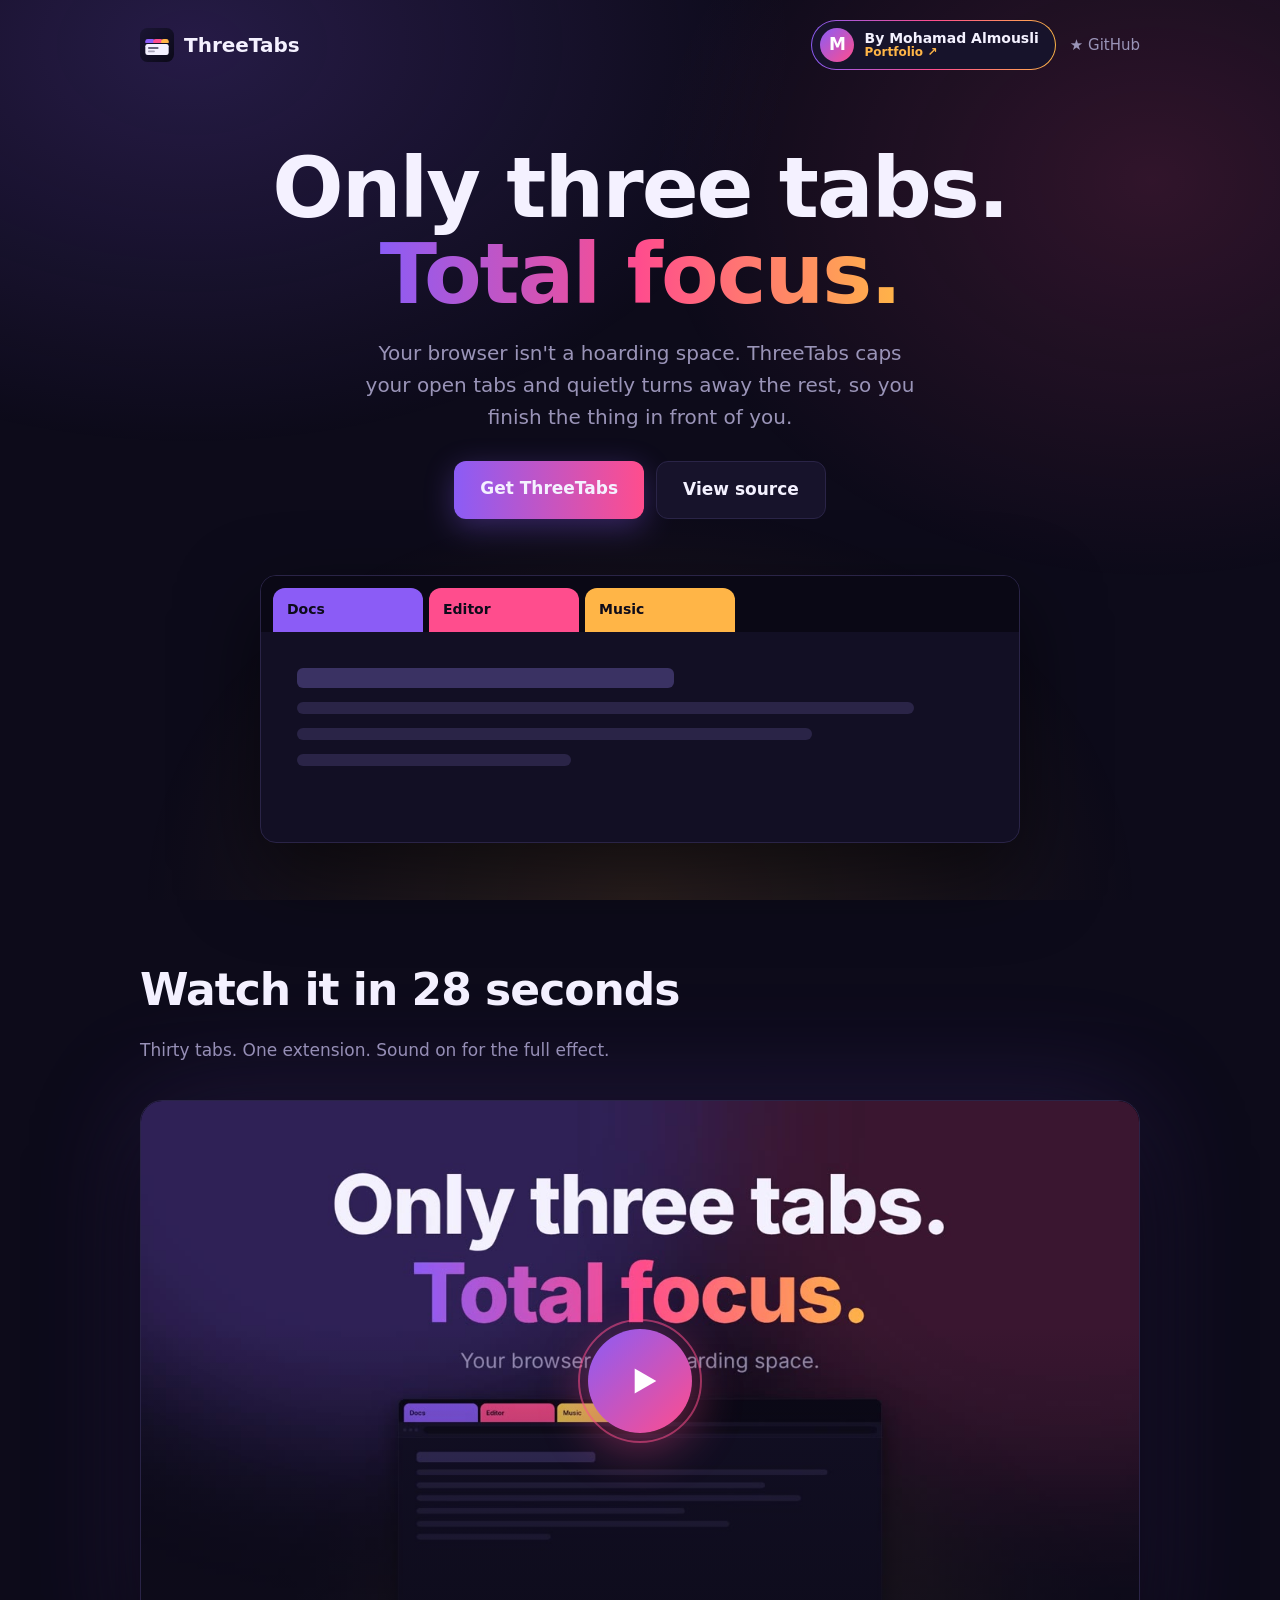
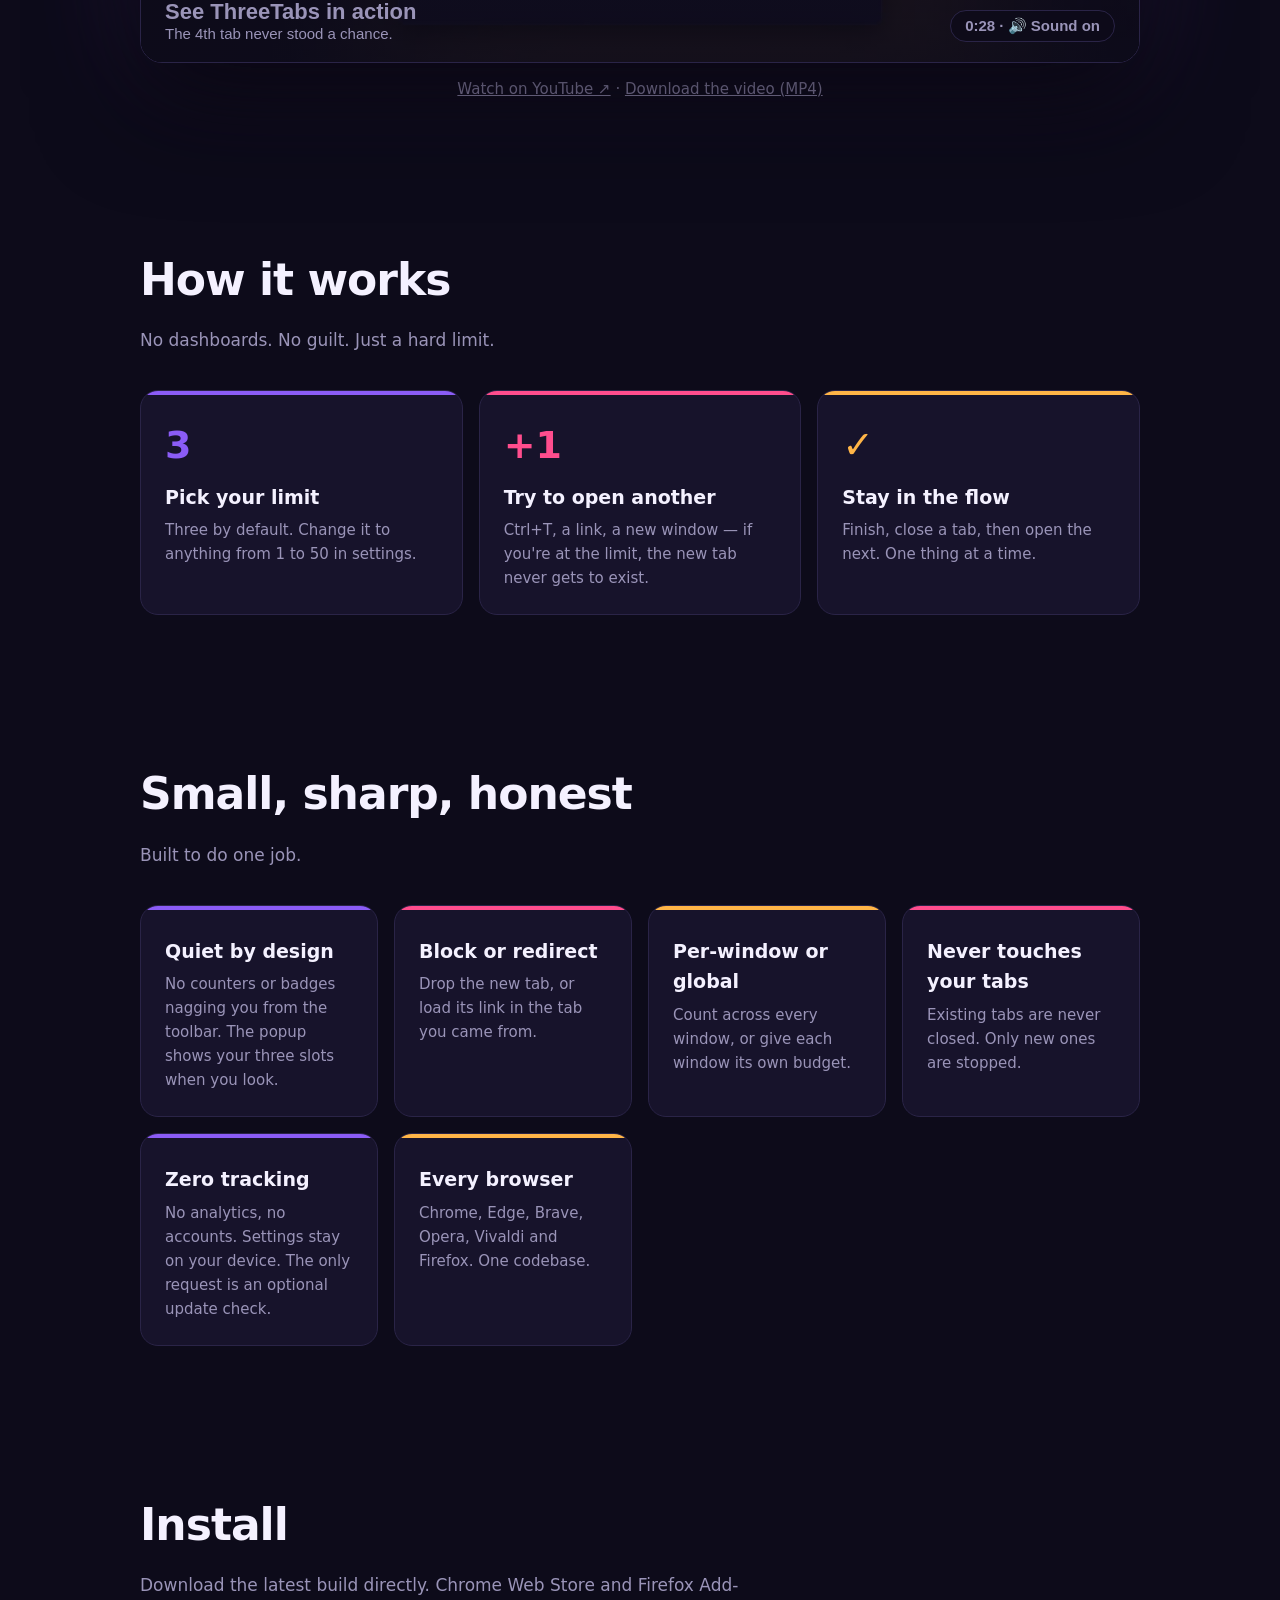
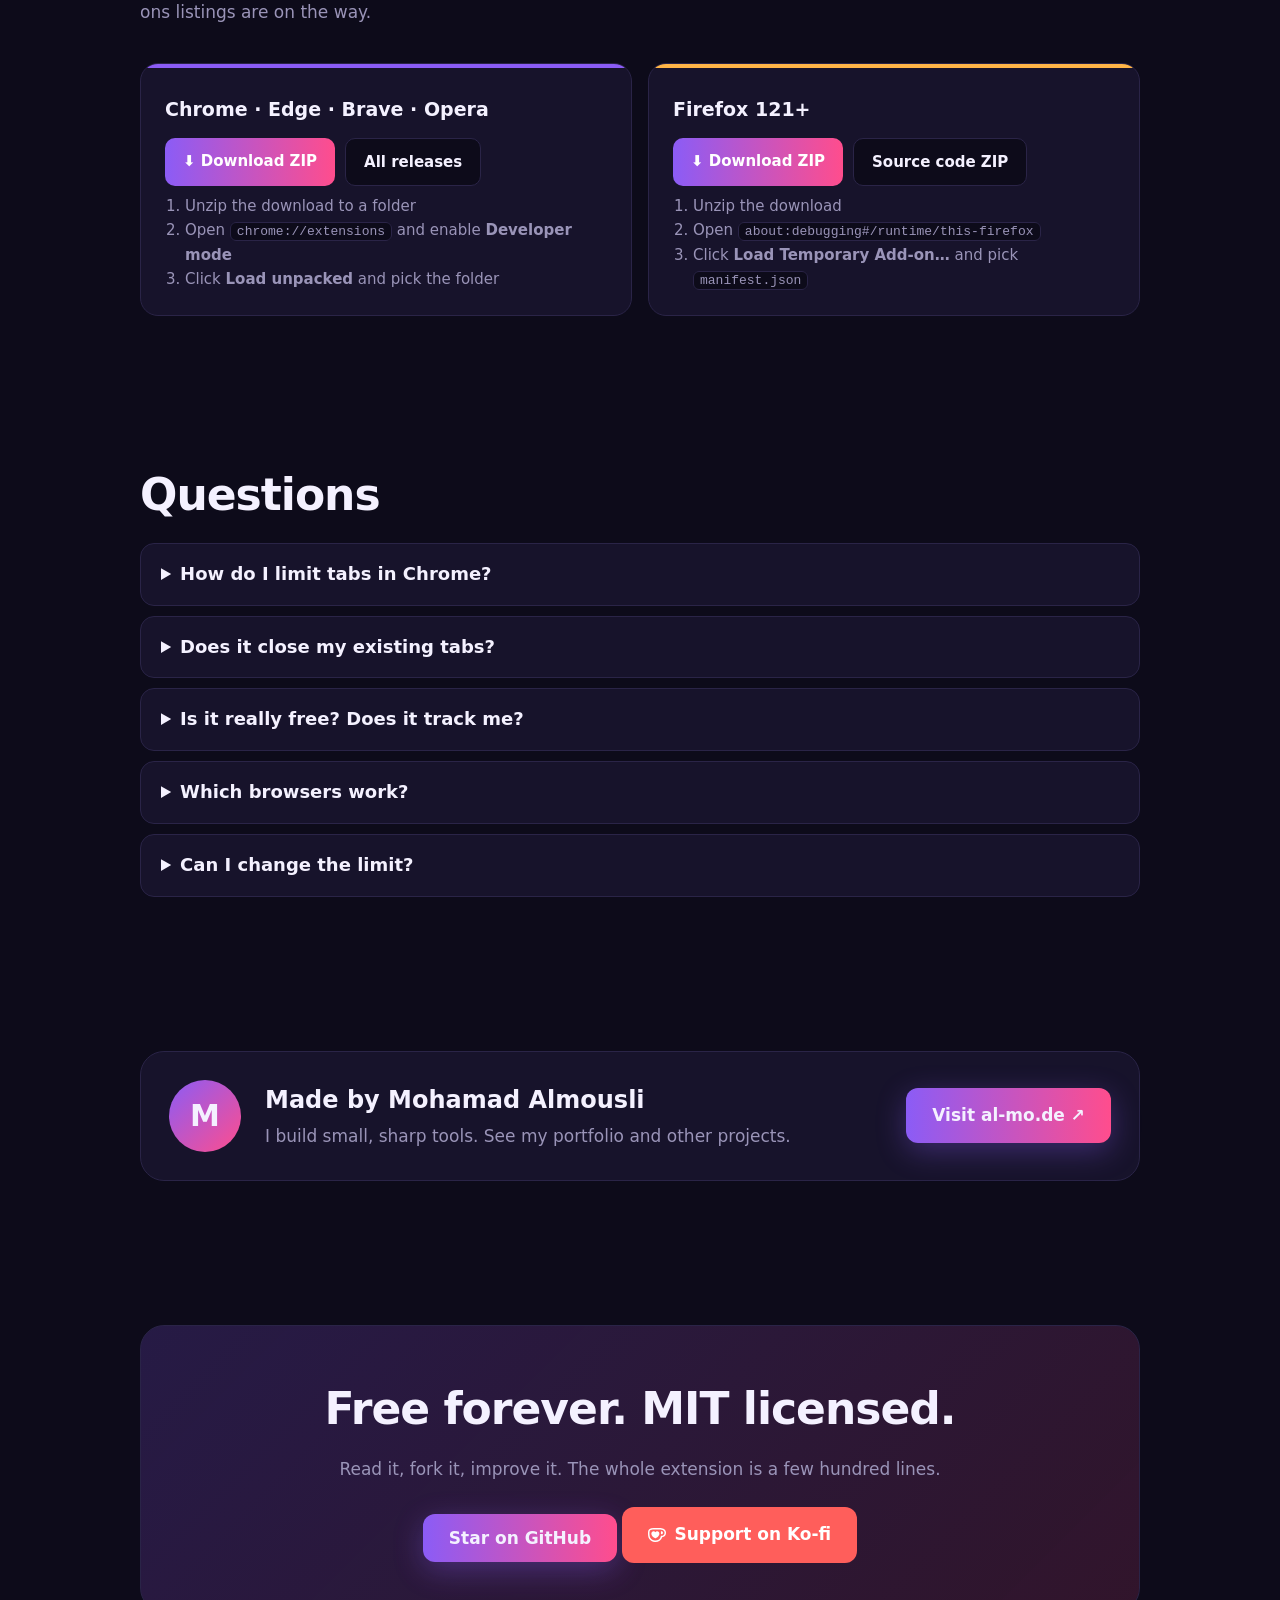
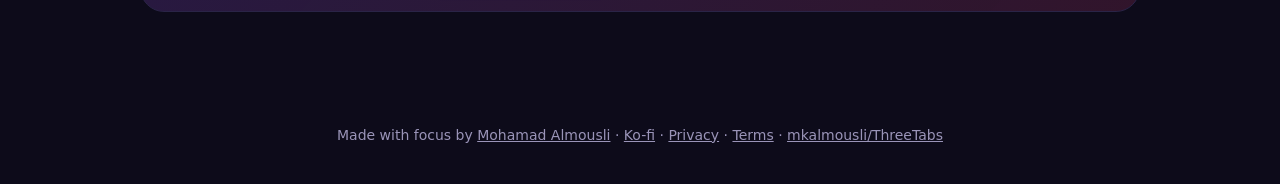
==== commit 191f2b40: "Site: embed YouTube video (click-to-load), keep MP4 in repo Co-Authored-By: Claude Sonnet 5.5 <norep" ====
--- a/docs/index.html
+++ b/docs/index.html
@@ -13,7 +13,7 @@
 <meta property="og:description" content="A free, open-source extension that limits your browser to 3 tabs and blocks the rest. No tracking.">
 <meta property="og:image" content="https://mkalmousli.github.io/ThreeTabs/assets/og.png"><meta property="og:image:width" content="1280"><meta property="og:image:height" content="640"><meta property="og:image:alt" content="ThreeTabs: Only three tabs. Total focus.">
 <meta name="twitter:card" content="summary_large_image"><meta name="twitter:title" content="ThreeTabs: Only three tabs. Total focus."><meta name="twitter:description" content="Limit your browser to 3 tabs and block the rest. Free and open source."><meta name="twitter:image" content="https://mkalmousli.github.io/ThreeTabs/assets/og.png">
-<script type="application/ld+json">[{"@context":"https://schema.org","@type":"SoftwareApplication","name":"ThreeTabs","alternateName":"Three Tabs tab limiter","applicationCategory":"BrowserApplication","operatingSystem":"Chrome, Microsoft Edge, Brave, Opera, Vivaldi, Firefox","description":"A free, open-source browser extension that limits you to 3 tabs (adjustable from 1 to 50) and blocks new tabs to help you focus.","softwareVersion":"1.1.1","url":"https://mkalmousli.github.io/ThreeTabs/","image":"https://mkalmousli.github.io/ThreeTabs/assets/og.png","downloadUrl":"https://github.com/mkalmousli/ThreeTabs/releases/latest/download/threetabs.zip","license":"https://opensource.org/licenses/MIT","isAccessibleForFree":true,"offers":{"@type":"Offer","price":"0","priceCurrency":"USD"},"author":{"@type":"Person","name":"Mohamad Almousli","url":"https://al-mo.de","sameAs":["https://github.com/mkalmousli","https://ko-fi.com/mkalmousli"]}},{"@context":"https://schema.org","@type":"FAQPage","mainEntity":[{"@type":"Question","name":"How do I limit the number of tabs in Chrome?","acceptedAnswer":{"@type":"Answer","text":"Install ThreeTabs. It limits your browser to 3 open tabs by default and closes any new tab you open beyond the limit. You can change the limit from 1 to 50 in the settings."}},{"@type":"Question","name":"Does ThreeTabs close my existing tabs?","acceptedAnswer":{"@type":"Answer","text":"No. Tabs that are already open are never closed. Only new tabs and windows beyond your limit are blocked."}},{"@type":"Question","name":"Is ThreeTabs free and does it track me?","acceptedAnswer":{"@type":"Answer","text":"ThreeTabs is free and open source under the MIT license. It has no analytics, no ads and no accounts. The only network request is an optional daily check for a new version on GitHub, which can be turned off."}},{"@type":"Question","name":"Which browsers does ThreeTabs support?","acceptedAnswer":{"@type":"Answer","text":"Chrome, Microsoft Edge, Brave, Opera, Vivaldi and Firefox 121 or newer."}},{"@type":"Question","name":"Can I change the tab limit?","acceptedAnswer":{"@type":"Answer","text":"Yes. Choose any limit from 1 to 50, count tabs across all windows or per window, and choose whether blocked links are dropped or opened in your current tab."}}]}]</script>
+<script type="application/ld+json">[{"@context":"https://schema.org","@type":"SoftwareApplication","name":"ThreeTabs","alternateName":"Three Tabs tab limiter","applicationCategory":"BrowserApplication","operatingSystem":"Chrome, Microsoft Edge, Brave, Opera, Vivaldi, Firefox","description":"A free, open-source browser extension that limits you to 3 tabs (adjustable from 1 to 50) and blocks new tabs to help you focus.","softwareVersion":"1.1.1","url":"https://mkalmousli.github.io/ThreeTabs/","image":"https://mkalmousli.github.io/ThreeTabs/assets/og.png","downloadUrl":"https://github.com/mkalmousli/ThreeTabs/releases/latest/download/threetabs.zip","license":"https://opensource.org/licenses/MIT","isAccessibleForFree":true,"offers":{"@type":"Offer","price":"0","priceCurrency":"USD"},"author":{"@type":"Person","name":"Mohamad Almousli","url":"https://al-mo.de","sameAs":["https://github.com/mkalmousli","https://ko-fi.com/mkalmousli"]}},{"@context":"https://schema.org","@type":"FAQPage","mainEntity":[{"@type":"Question","name":"How do I limit the number of tabs in Chrome?","acceptedAnswer":{"@type":"Answer","text":"Install ThreeTabs. It limits your browser to 3 open tabs by default and closes any new tab you open beyond the limit. You can change the limit from 1 to 50 in the settings."}},{"@type":"Question","name":"Does ThreeTabs close my existing tabs?","acceptedAnswer":{"@type":"Answer","text":"No. Tabs that are already open are never closed. Only new tabs and windows beyond your limit are blocked."}},{"@type":"Question","name":"Is ThreeTabs free and does it track me?","acceptedAnswer":{"@type":"Answer","text":"ThreeTabs is free and open source under the MIT license. It has no analytics, no ads and no accounts. The only network request is an optional daily check for a new version on GitHub, which can be turned off."}},{"@type":"Question","name":"Which browsers does ThreeTabs support?","acceptedAnswer":{"@type":"Answer","text":"Chrome, Microsoft Edge, Brave, Opera, Vivaldi and Firefox 121 or newer."}},{"@type":"Question","name":"Can I change the tab limit?","acceptedAnswer":{"@type":"Answer","text":"Yes. Choose any limit from 1 to 50, count tabs across all windows or per window, and choose whether blocked links are dropped or opened in your current tab."}}]},{"@context":"https://schema.org","@type":"VideoObject","name":"ThreeTabs: Only three tabs. Total focus.","description":"A 28-second look at ThreeTabs, the free open-source extension that limits your browser to 3 tabs and blocks the rest.","thumbnailUrl":"https://mkalmousli.github.io/ThreeTabs/assets/ad-poster.jpg","uploadDate":"2026-10-04","duration":"PT28S","embedUrl":"https://www.youtube.com/embed/TkYOS1_UUMo","contentUrl":"https://mkalmousli.github.io/ThreeTabs/assets/threetabs-ad.mp4"}]</script>
 <link rel="icon" href="assets/favicon.png">
 <style>
 :root{--bg:#0D0B1A;--panel:#17132B;--line:#2A2447;--text:#F4F1FF;--muted:#9A94B8;--violet:#8B5CF6;--pink:#FF4D8D;--amber:#FFB547}
@@ -68,7 +68,7 @@
 @media(max-width:640px){.who b{display:none}.who{padding:6px 14px 6px 6px}.who small{font-size:14px}nav a.gh{display:none}}
 /* video */
 .player{position:relative;border-radius:22px;overflow:hidden;background:#000;border:1px solid var(--line);box-shadow:0 40px 100px #000a,0 0 120px #8B5CF633;aspect-ratio:16/9}
-.player video{width:100%;height:100%;display:block;object-fit:cover}
+.player iframe{position:absolute;inset:0;width:100%;height:100%;border:0}.vlinks{text-align:center;color:var(--muted);font-size:15px;margin:14px 0 0}.vlinks a{color:var(--muted)}.vlinks a:hover{color:var(--text)}
 .player .cover{position:absolute;inset:0;border:0;padding:0;cursor:pointer;background:var(--poster) center/cover;display:grid;place-items:center;transition:opacity .35s}
 .player .cover:before{content:"";position:absolute;inset:0;background:linear-gradient(#0D0B1A00 40%,#0D0B1Acc)}
 .player.playing .cover{opacity:0;pointer-events:none}
@@ -108,10 +108,11 @@
 
 <section><h2>Watch it in 28 seconds</h2><p class="sub">Thirty tabs. One extension. Sound on for the full effect.</p>
 <div class="player" id="player" style="--poster:url(assets/ad-poster.jpg)">
-  <video id="ad" preload="metadata" playsinline controls controlslist="nodownload" poster="assets/ad-poster.jpg" aria-label="ThreeTabs promo video" src="assets/threetabs-ad.mp4"></video>
-  <button class="cover" id="cover" aria-label="Play the ThreeTabs video"><span class="play"><svg viewBox="0 0 24 24" aria-hidden="true"><path d="M7 4.5v15l13-7.5z"/></svg></span>
+  
+  <button class="cover" id="cover" aria-label="Play the ThreeTabs video on YouTube"><span class="play"><svg viewBox="0 0 24 24" aria-hidden="true"><path d="M7 4.5v15l13-7.5z"/></svg></span>
    <span class="meta"><span><strong>See ThreeTabs in action</strong><span>The 4th tab never stood a chance.</span></span><span class="chip">0:28 · 🔊 Sound on</span></span></button>
-</div></section>
+</div>
+<p class="vlinks"><a href="https://www.youtube.com/watch?v=TkYOS1_UUMo" rel="noopener">Watch on YouTube ↗</a> · <a href="assets/threetabs-ad.mp4" download>Download the video (MP4)</a></p></section>
 
 <section><h2>How it works</h2><p class="sub">No dashboards. No guilt. Just a hard limit.</p>
 <div class="grid steps">
@@ -154,8 +155,10 @@
 <footer>Made with focus by <a href="https://al-mo.de" rel="author">Mohamad Almousli</a> · <a href="https://ko-fi.com/mkalmousli">Ko-fi</a> · <a href="privacy.html">Privacy</a> · <a href="terms.html">Terms</a> · <a href="https://github.com/mkalmousli/ThreeTabs">mkalmousli/ThreeTabs</a></footer>
 </div>
 <script>
-(()=>{const p=document.getElementById('player'),v=document.getElementById('ad'),c=document.getElementById('cover');
-v.controls=false;
-c.addEventListener('click',()=>{p.classList.add('playing');v.controls=true;v.currentTime=0;v.play().catch(()=>{});});
-v.addEventListener('ended',()=>{p.classList.remove('playing');v.controls=false;});})();
+(()=>{const p=document.getElementById('player'),c=document.getElementById('cover');
+// Facade: YouTube only loads after the click, so visiting the page contacts no third party.
+c.addEventListener('click',()=>{const f=document.createElement('iframe');
+f.src='https://www.youtube-nocookie.com/embed/TkYOS1_UUMo?autoplay=1&rel=0&modestbranding=1&playsinline=1';
+f.title='ThreeTabs promo video';f.allow='autoplay; encrypted-media; picture-in-picture; fullscreen';f.allowFullscreen=true;
+p.appendChild(f);p.classList.add('playing');});})();
 </script></body></html>
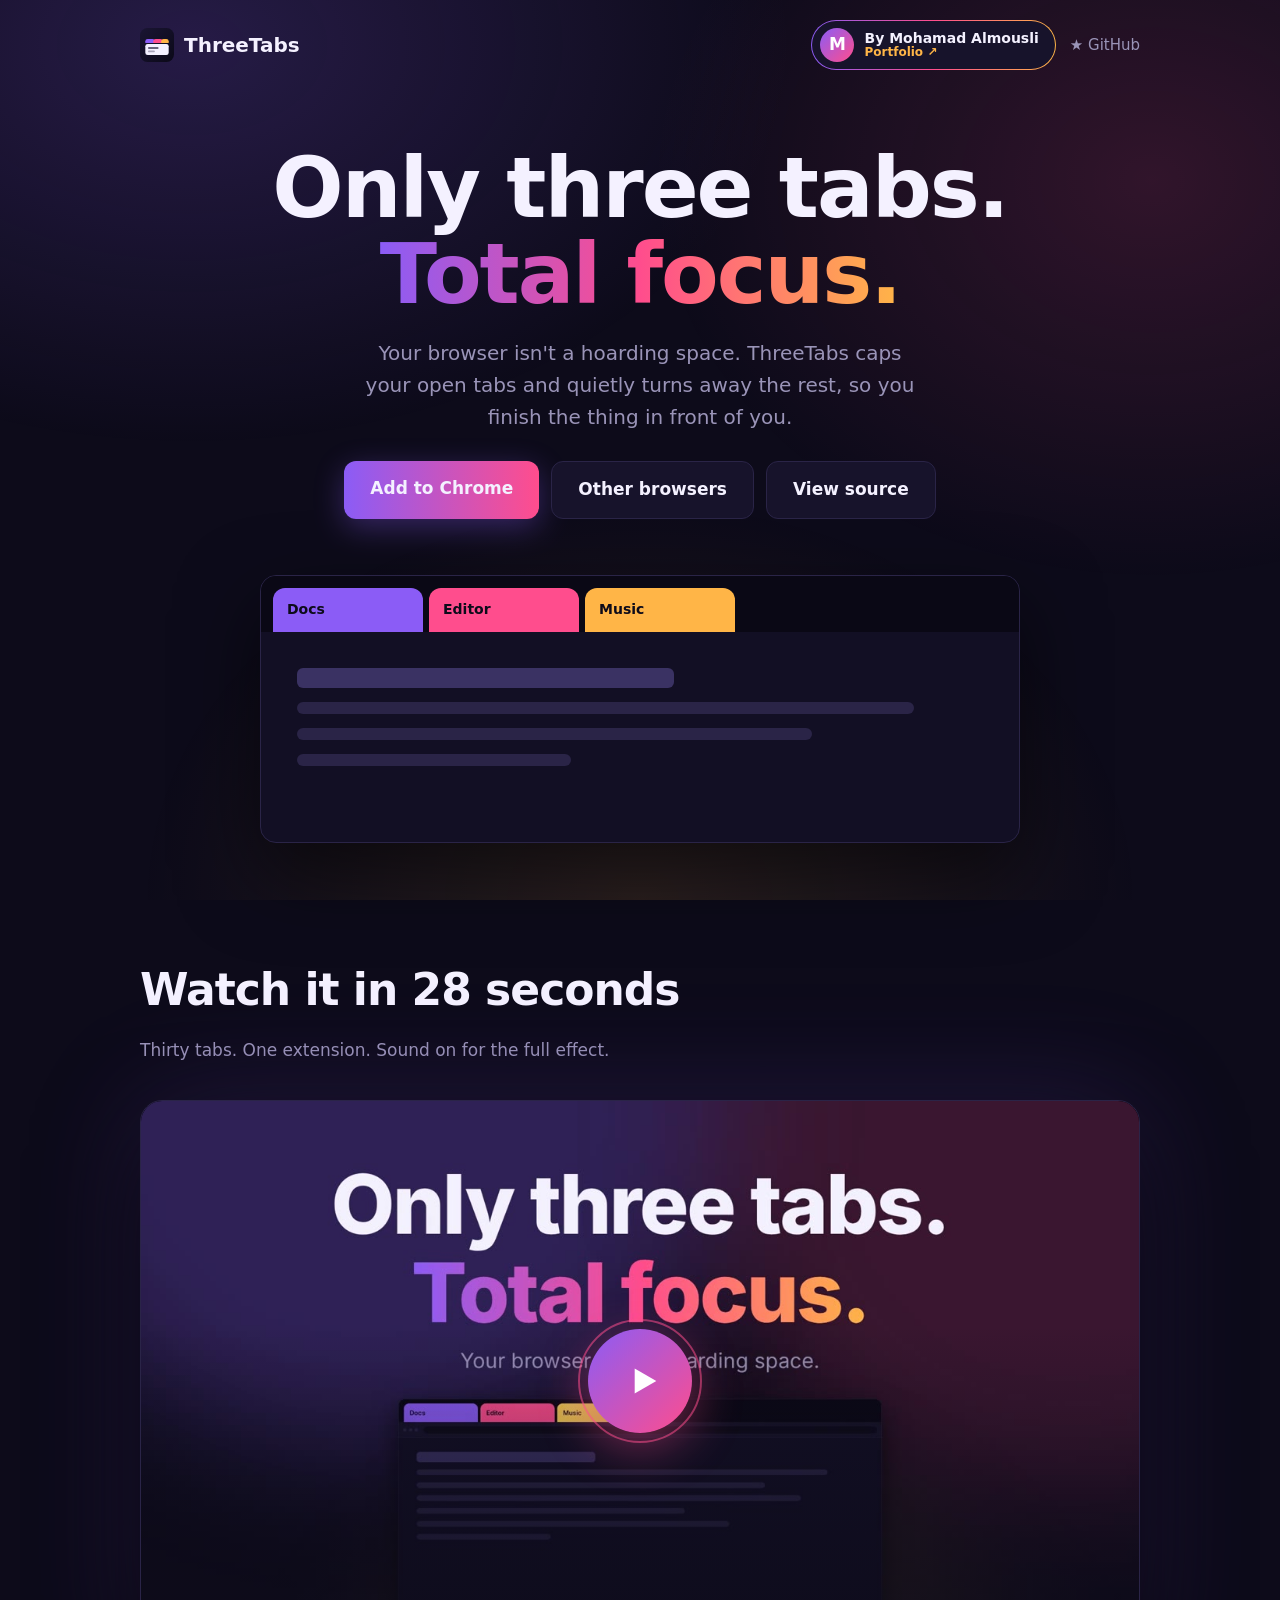
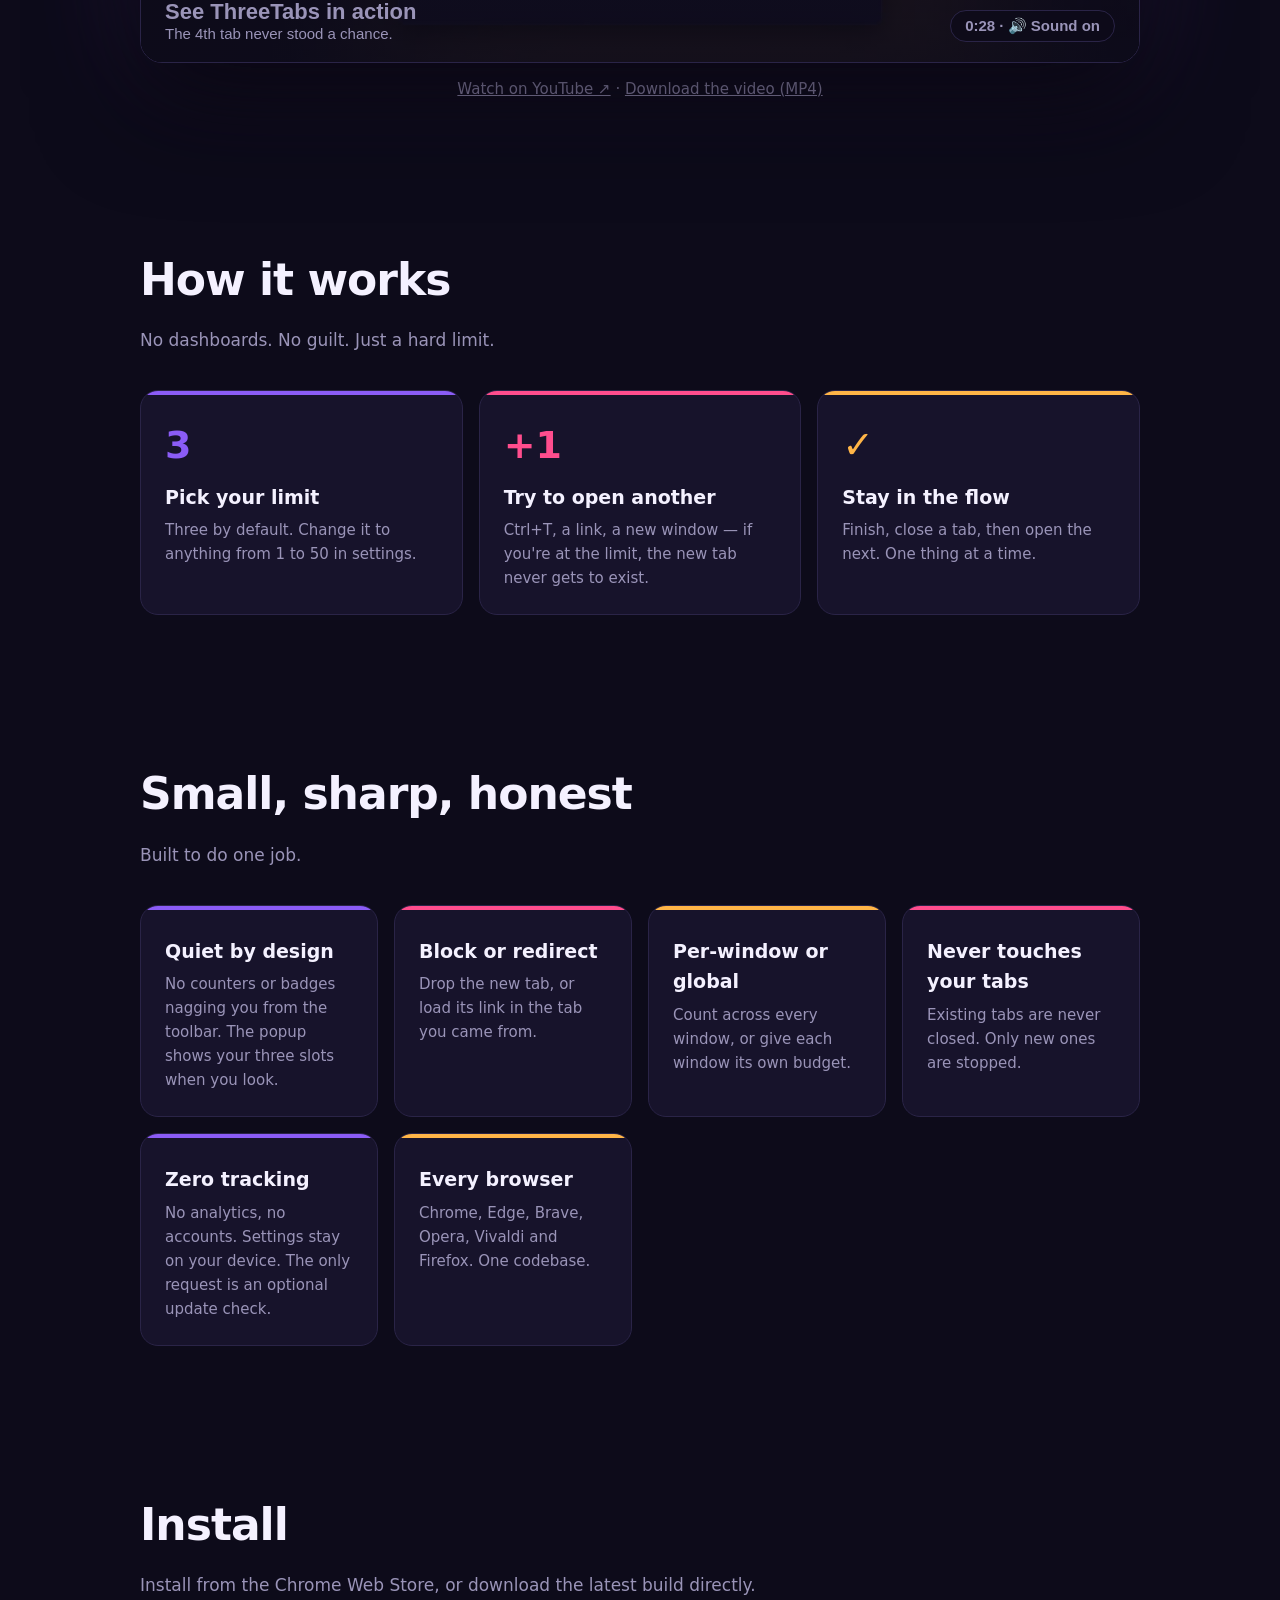
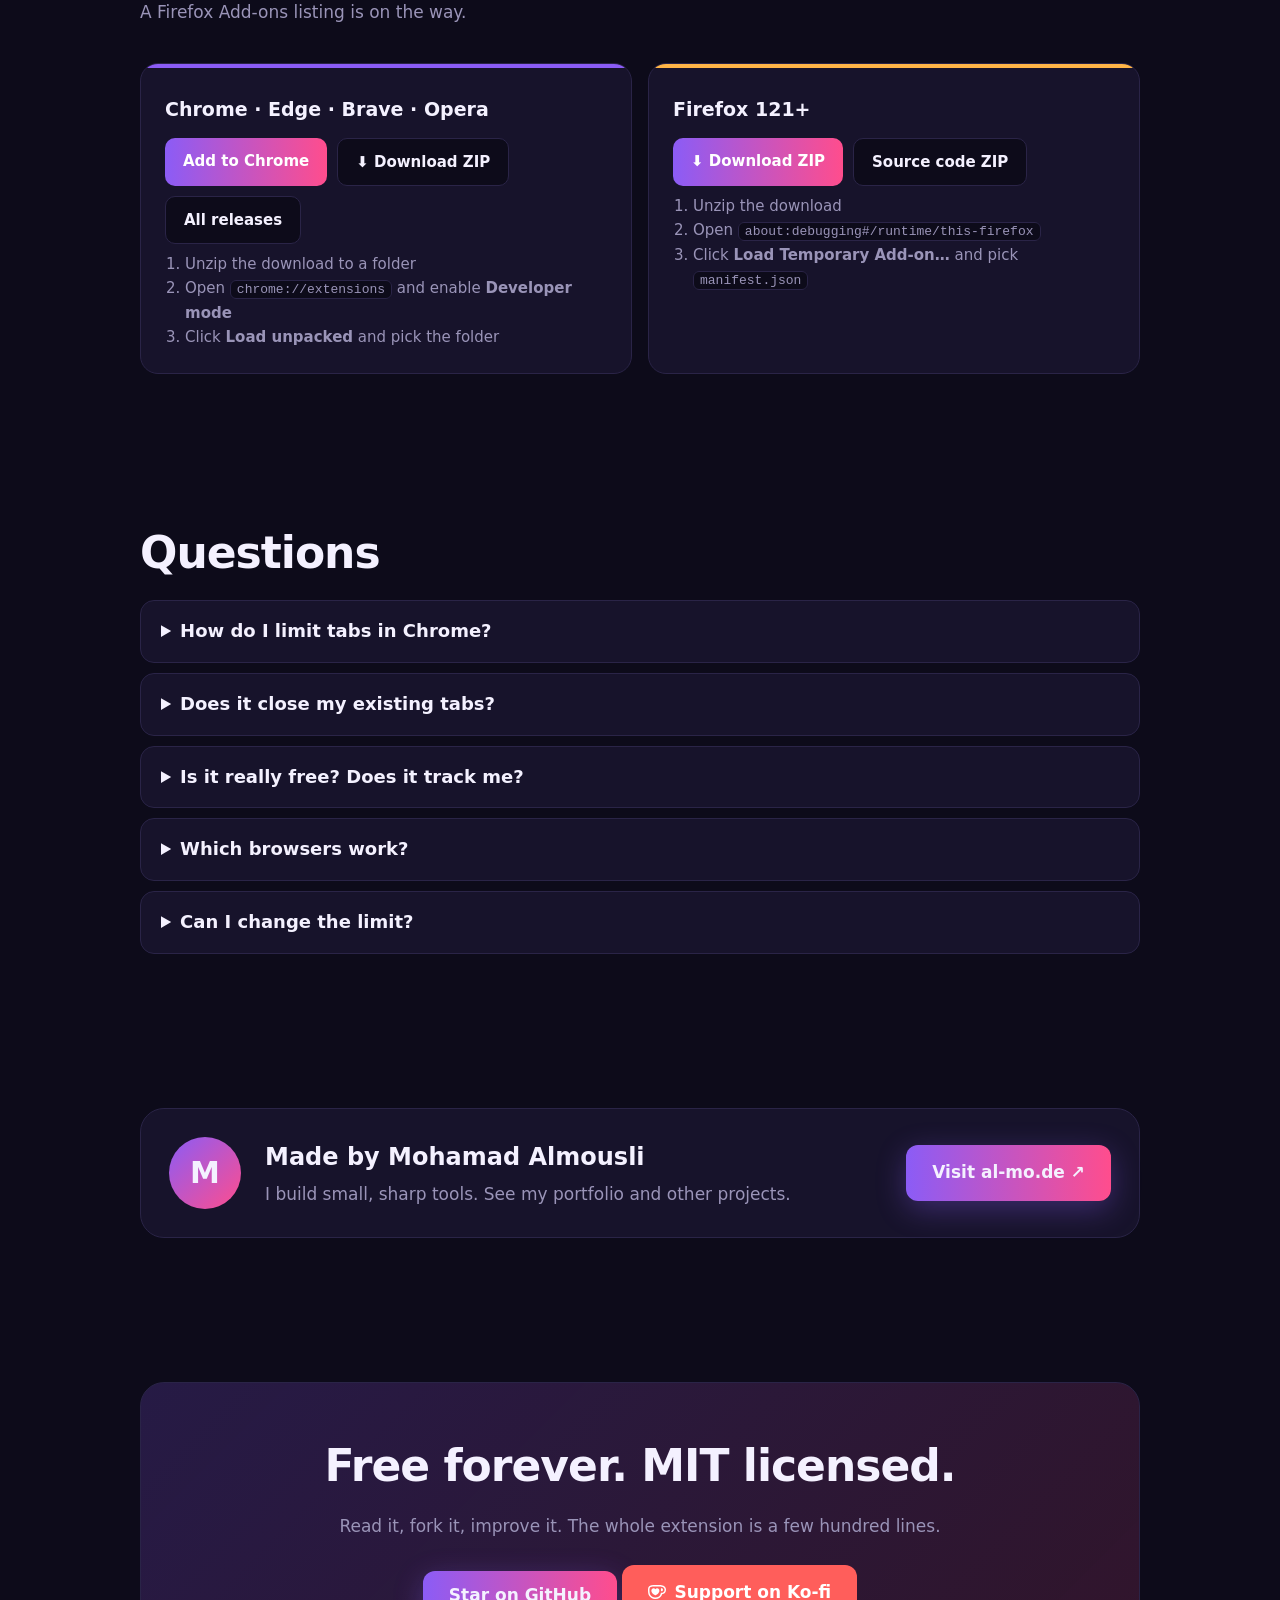
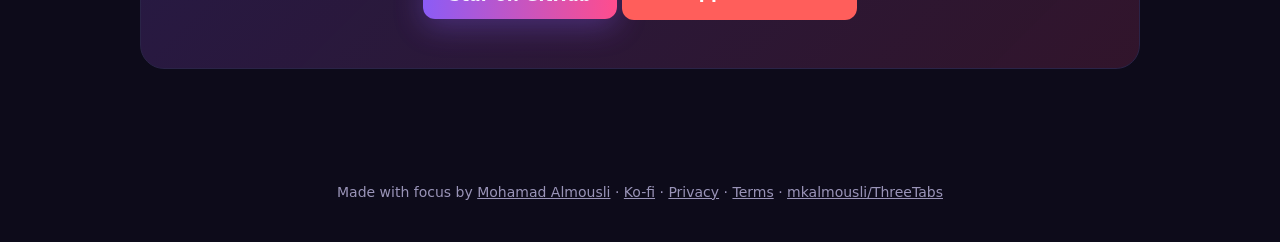
==== commit 204fb435: "Add Chrome Web Store link to README and site Co-Authored-By: Claude Sonnet 5.5 <noreply@anthropic.co" ====
--- a/docs/index.html
+++ b/docs/index.html
@@ -13,7 +13,7 @@
 <meta property="og:description" content="A free, open-source extension that limits your browser to 3 tabs and blocks the rest. No tracking.">
 <meta property="og:image" content="https://mkalmousli.github.io/ThreeTabs/assets/og.png"><meta property="og:image:width" content="1280"><meta property="og:image:height" content="640"><meta property="og:image:alt" content="ThreeTabs: Only three tabs. Total focus.">
 <meta name="twitter:card" content="summary_large_image"><meta name="twitter:title" content="ThreeTabs: Only three tabs. Total focus."><meta name="twitter:description" content="Limit your browser to 3 tabs and block the rest. Free and open source."><meta name="twitter:image" content="https://mkalmousli.github.io/ThreeTabs/assets/og.png">
-<script type="application/ld+json">[{"@context":"https://schema.org","@type":"SoftwareApplication","name":"ThreeTabs","alternateName":"Three Tabs tab limiter","applicationCategory":"BrowserApplication","operatingSystem":"Chrome, Microsoft Edge, Brave, Opera, Vivaldi, Firefox","description":"A free, open-source browser extension that limits you to 3 tabs (adjustable from 1 to 50) and blocks new tabs to help you focus.","softwareVersion":"1.1.1","url":"https://mkalmousli.github.io/ThreeTabs/","image":"https://mkalmousli.github.io/ThreeTabs/assets/og.png","downloadUrl":"https://github.com/mkalmousli/ThreeTabs/releases/latest/download/threetabs.zip","license":"https://opensource.org/licenses/MIT","isAccessibleForFree":true,"offers":{"@type":"Offer","price":"0","priceCurrency":"USD"},"author":{"@type":"Person","name":"Mohamad Almousli","url":"https://al-mo.de","sameAs":["https://github.com/mkalmousli","https://ko-fi.com/mkalmousli"]}},{"@context":"https://schema.org","@type":"FAQPage","mainEntity":[{"@type":"Question","name":"How do I limit the number of tabs in Chrome?","acceptedAnswer":{"@type":"Answer","text":"Install ThreeTabs. It limits your browser to 3 open tabs by default and closes any new tab you open beyond the limit. You can change the limit from 1 to 50 in the settings."}},{"@type":"Question","name":"Does ThreeTabs close my existing tabs?","acceptedAnswer":{"@type":"Answer","text":"No. Tabs that are already open are never closed. Only new tabs and windows beyond your limit are blocked."}},{"@type":"Question","name":"Is ThreeTabs free and does it track me?","acceptedAnswer":{"@type":"Answer","text":"ThreeTabs is free and open source under the MIT license. It has no analytics, no ads and no accounts. The only network request is an optional daily check for a new version on GitHub, which can be turned off."}},{"@type":"Question","name":"Which browsers does ThreeTabs support?","acceptedAnswer":{"@type":"Answer","text":"Chrome, Microsoft Edge, Brave, Opera, Vivaldi and Firefox 121 or newer."}},{"@type":"Question","name":"Can I change the tab limit?","acceptedAnswer":{"@type":"Answer","text":"Yes. Choose any limit from 1 to 50, count tabs across all windows or per window, and choose whether blocked links are dropped or opened in your current tab."}}]},{"@context":"https://schema.org","@type":"VideoObject","name":"ThreeTabs: Only three tabs. Total focus.","description":"A 28-second look at ThreeTabs, the free open-source extension that limits your browser to 3 tabs and blocks the rest.","thumbnailUrl":"https://mkalmousli.github.io/ThreeTabs/assets/ad-poster.jpg","uploadDate":"2026-10-04","duration":"PT28S","embedUrl":"https://www.youtube.com/embed/TkYOS1_UUMo","contentUrl":"https://mkalmousli.github.io/ThreeTabs/assets/threetabs-ad.mp4"}]</script>
+<script type="application/ld+json">[{"@context":"https://schema.org","@type":"SoftwareApplication","name":"ThreeTabs","alternateName":"Three Tabs tab limiter","applicationCategory":"BrowserApplication","operatingSystem":"Chrome, Microsoft Edge, Brave, Opera, Vivaldi, Firefox","description":"A free, open-source browser extension that limits you to 3 tabs (adjustable from 1 to 50) and blocks new tabs to help you focus.","softwareVersion":"1.0.0","url":"https://mkalmousli.github.io/ThreeTabs/","image":"https://mkalmousli.github.io/ThreeTabs/assets/og.png","downloadUrl":"https://github.com/mkalmousli/ThreeTabs/releases/latest/download/threetabs.zip","license":"https://opensource.org/licenses/MIT","isAccessibleForFree":true,"offers":{"@type":"Offer","price":"0","priceCurrency":"USD"},"author":{"@type":"Person","name":"Mohamad Almousli","url":"https://al-mo.de","sameAs":["https://github.com/mkalmousli","https://ko-fi.com/mkalmousli"]}},{"@context":"https://schema.org","@type":"FAQPage","mainEntity":[{"@type":"Question","name":"How do I limit the number of tabs in Chrome?","acceptedAnswer":{"@type":"Answer","text":"Install ThreeTabs. It limits your browser to 3 open tabs by default and closes any new tab you open beyond the limit. You can change the limit from 1 to 50 in the settings."}},{"@type":"Question","name":"Does ThreeTabs close my existing tabs?","acceptedAnswer":{"@type":"Answer","text":"No. Tabs that are already open are never closed. Only new tabs and windows beyond your limit are blocked."}},{"@type":"Question","name":"Is ThreeTabs free and does it track me?","acceptedAnswer":{"@type":"Answer","text":"ThreeTabs is free and open source under the MIT license. It has no analytics, no ads and no accounts. The only network request is an optional daily check for a new version on GitHub, which can be turned off."}},{"@type":"Question","name":"Which browsers does ThreeTabs support?","acceptedAnswer":{"@type":"Answer","text":"Chrome, Microsoft Edge, Brave, Opera, Vivaldi and Firefox 121 or newer."}},{"@type":"Question","name":"Can I change the tab limit?","acceptedAnswer":{"@type":"Answer","text":"Yes. Choose any limit from 1 to 50, count tabs across all windows or per window, and choose whether blocked links are dropped or opened in your current tab."}}]},{"@context":"https://schema.org","@type":"VideoObject","name":"ThreeTabs: Only three tabs. Total focus.","description":"A 28-second look at ThreeTabs, the free open-source extension that limits your browser to 3 tabs and blocks the rest.","thumbnailUrl":"https://mkalmousli.github.io/ThreeTabs/assets/ad-poster.jpg","uploadDate":"2026-10-04","duration":"PT28S","embedUrl":"https://www.youtube.com/embed/MwVf7IvHXTM","contentUrl":"https://mkalmousli.github.io/ThreeTabs/assets/threetabs-ad.mp4"}]</script>
 <link rel="icon" href="assets/favicon.png">
 <style>
 :root{--bg:#0D0B1A;--panel:#17132B;--line:#2A2447;--text:#F4F1FF;--muted:#9A94B8;--violet:#8B5CF6;--pink:#FF4D8D;--amber:#FFB547}
@@ -99,7 +99,7 @@
 <header class="hero">
   <h1>Only three tabs.<br><em>Total focus.</em></h1>
   <p>Your browser isn't a hoarding space. ThreeTabs caps your open tabs and quietly turns away the rest, so you finish the thing in front of you.</p>
-  <div class="btns"><a class="btn main" href="#install">Get ThreeTabs</a><a class="btn" href="https://github.com/mkalmousli/ThreeTabs">View source</a></div>
+  <div class="btns"><a class="btn main" href="https://chromewebstore.google.com/detail/threetabs/lkgbcfmfapocbabpnnemkmekmkffbeha" rel="noopener">Add to Chrome</a><a class="btn" href="#install">Other browsers</a><a class="btn" href="https://github.com/mkalmousli/ThreeTabs">View source</a></div>
   <div class="browser" aria-hidden="true">
     <div class="strip"><div class="tab">Docs</div><div class="tab">Editor</div><div class="tab">Music</div><div class="tab fourth">+ Another tab…</div></div>
     <div class="page"><div class="l"></div><div class="l"></div><div class="l"></div><div class="l" style="width:40%"></div><div class="stamp">BLOCKED</div></div>
@@ -112,7 +112,7 @@
   <button class="cover" id="cover" aria-label="Play the ThreeTabs video on YouTube"><span class="play"><svg viewBox="0 0 24 24" aria-hidden="true"><path d="M7 4.5v15l13-7.5z"/></svg></span>
    <span class="meta"><span><strong>See ThreeTabs in action</strong><span>The 4th tab never stood a chance.</span></span><span class="chip">0:28 · 🔊 Sound on</span></span></button>
 </div>
-<p class="vlinks"><a href="https://www.youtube.com/watch?v=TkYOS1_UUMo" rel="noopener">Watch on YouTube ↗</a> · <a href="assets/threetabs-ad.mp4" download>Download the video (MP4)</a></p></section>
+<p class="vlinks"><a href="https://www.youtube.com/watch?v=MwVf7IvHXTM" rel="noopener">Watch on YouTube ↗</a> · <a href="assets/threetabs-ad.mp4" download>Download the video (MP4)</a></p></section>
 
 <section><h2>How it works</h2><p class="sub">No dashboards. No guilt. Just a hard limit.</p>
 <div class="grid steps">
@@ -131,10 +131,10 @@
 <div class="card"><h3>Every browser</h3><p>Chrome, Edge, Brave, Opera, Vivaldi and Firefox. One codebase.</p></div>
 </div></section>
 
-<section id="install"><h2>Install</h2><p class="sub">Download the latest build directly. Chrome Web Store and Firefox Add-ons listings are on the way.</p>
+<section id="install"><h2>Install</h2><p class="sub">Install from the Chrome Web Store, or download the latest build directly. A Firefox Add-ons listing is on the way.</p>
 <div class="install">
 <div class="card" style="--c:var(--violet)"><h3>Chrome · Edge · Brave · Opera</h3>
-<div class="dl"><a href="https://github.com/mkalmousli/ThreeTabs/releases/latest/download/threetabs.zip">⬇ Download ZIP</a><a class="alt" href="https://github.com/mkalmousli/ThreeTabs/releases/latest">All releases</a></div>
+<div class="dl"><a href="https://chromewebstore.google.com/detail/threetabs/lkgbcfmfapocbabpnnemkmekmkffbeha" rel="noopener">Add to Chrome</a><a class="alt" href="https://github.com/mkalmousli/ThreeTabs/releases/latest/download/threetabs.zip">⬇ Download ZIP</a><a class="alt" href="https://github.com/mkalmousli/ThreeTabs/releases/latest">All releases</a></div>
 <ol><li>Unzip the download to a folder</li><li>Open <code>chrome://extensions</code> and enable <b>Developer mode</b></li><li>Click <b>Load unpacked</b> and pick the folder</li></ol></div>
 <div class="card" style="--c:var(--amber)"><h3>Firefox 121+</h3>
 <div class="dl"><a href="https://github.com/mkalmousli/ThreeTabs/releases/latest/download/threetabs.zip">⬇ Download ZIP</a><a class="alt" href="https://github.com/mkalmousli/ThreeTabs/archive/refs/heads/main.zip">Source code ZIP</a></div>
@@ -158,7 +158,7 @@
 (()=>{const p=document.getElementById('player'),c=document.getElementById('cover');
 // Facade: YouTube only loads after the click, so visiting the page contacts no third party.
 c.addEventListener('click',()=>{const f=document.createElement('iframe');
-f.src='https://www.youtube-nocookie.com/embed/TkYOS1_UUMo?autoplay=1&rel=0&modestbranding=1&playsinline=1';
+f.src='https://www.youtube-nocookie.com/embed/MwVf7IvHXTM?autoplay=1&rel=0&modestbranding=1&playsinline=1';
 f.title='ThreeTabs promo video';f.allow='autoplay; encrypted-media; picture-in-picture; fullscreen';f.allowFullscreen=true;
 p.appendChild(f);p.classList.add('playing');});})();
 </script></body></html>
